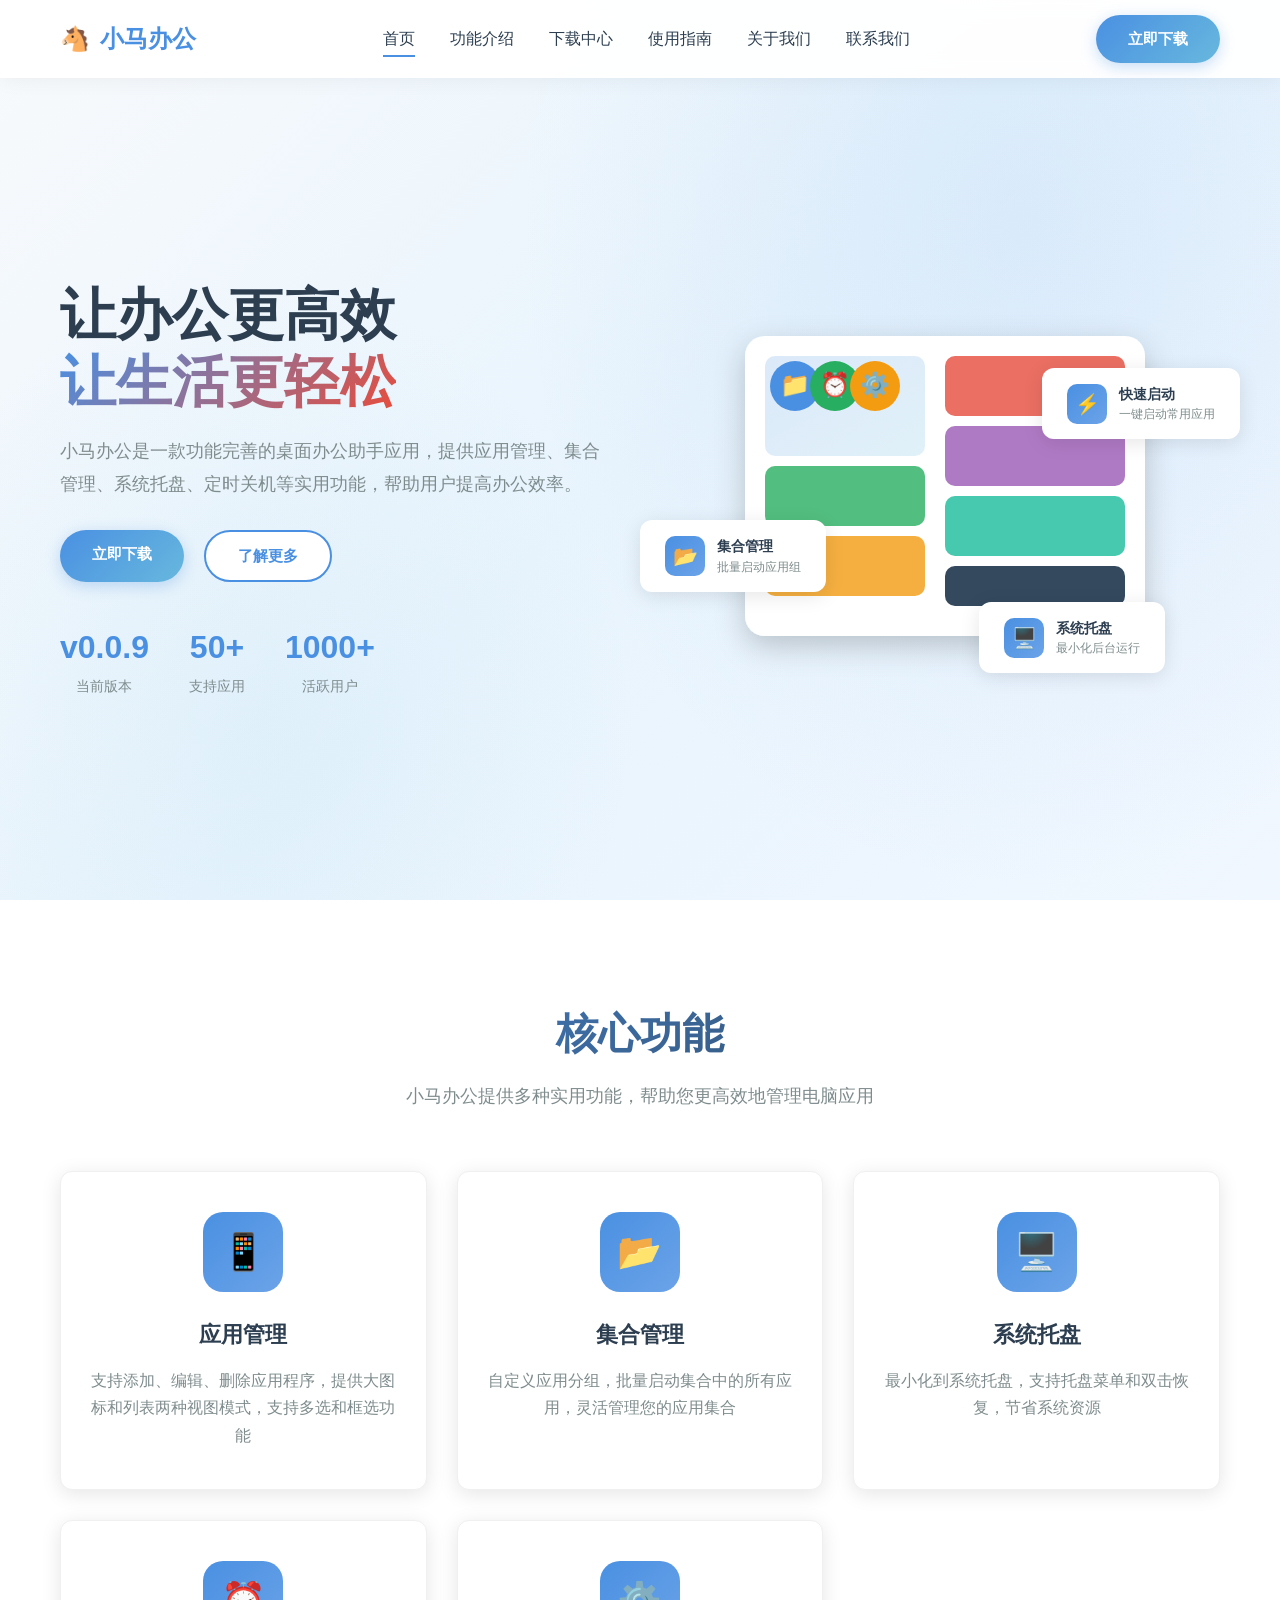
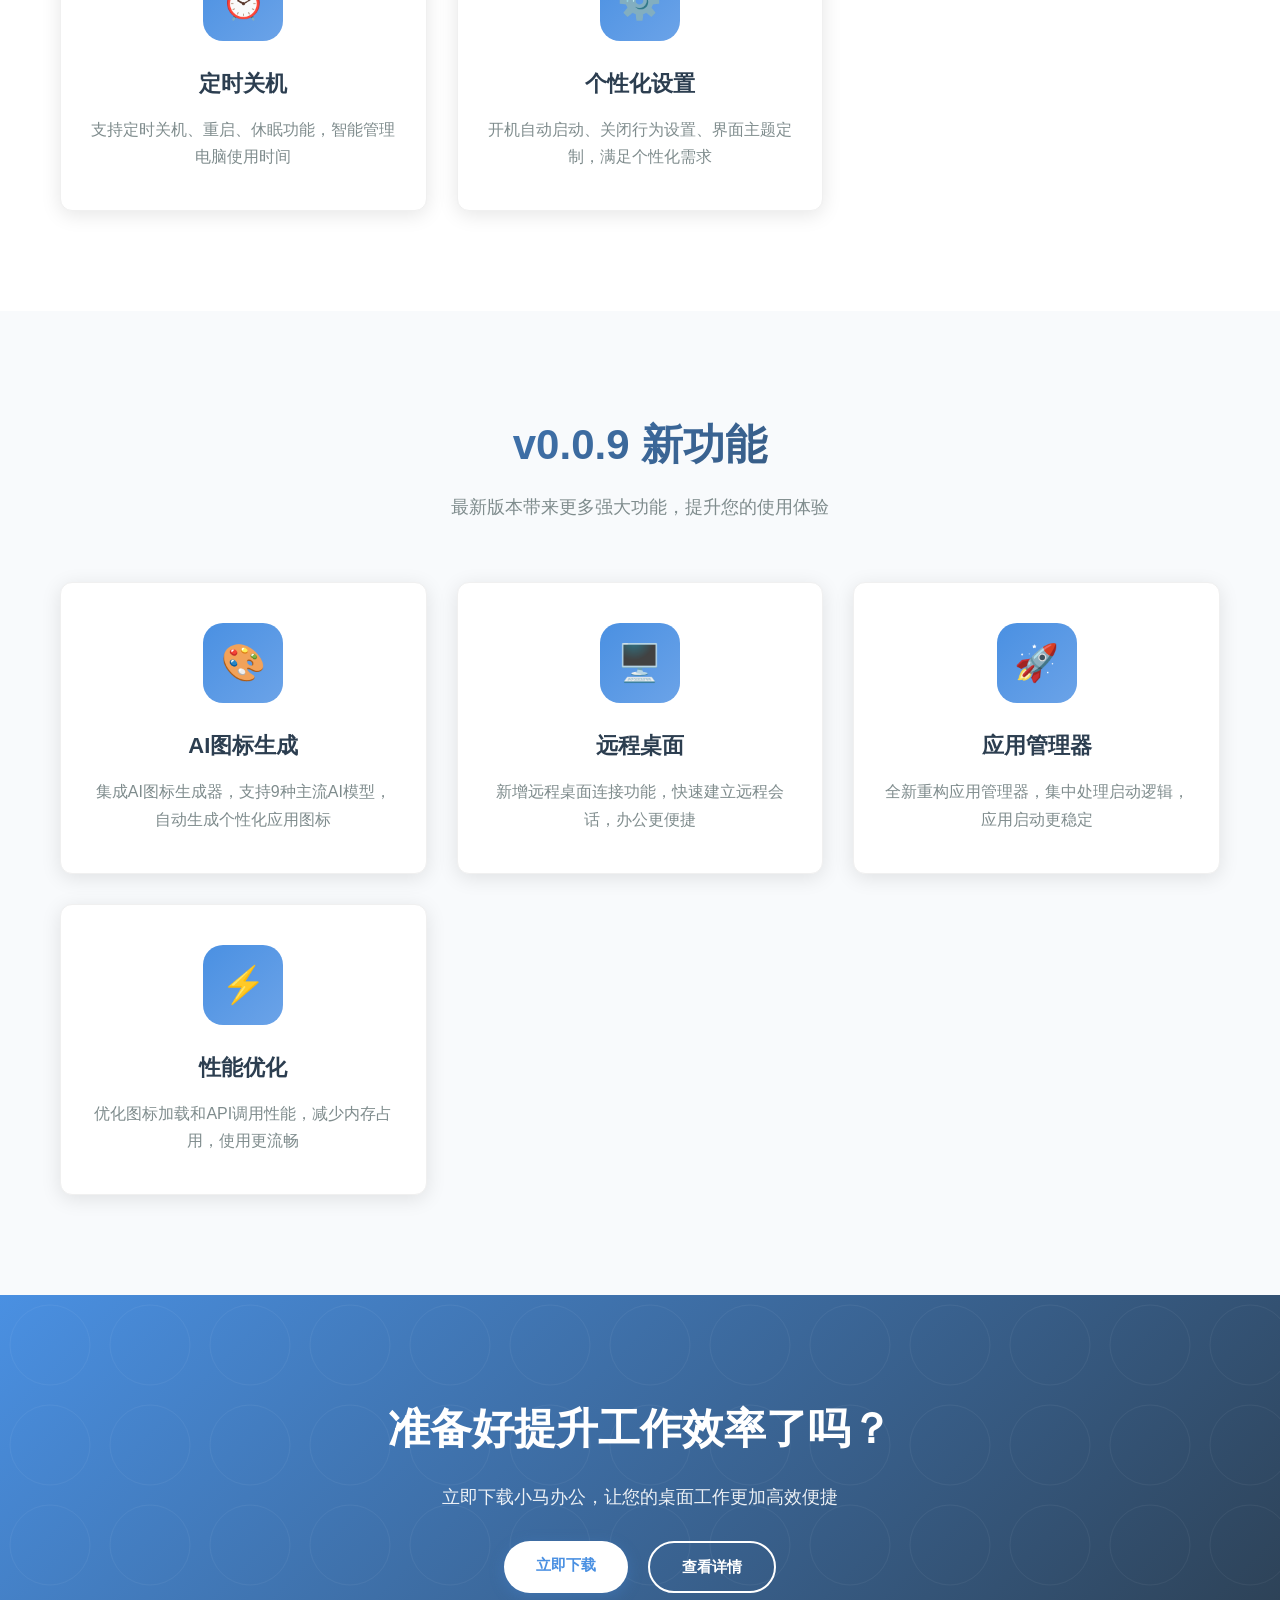
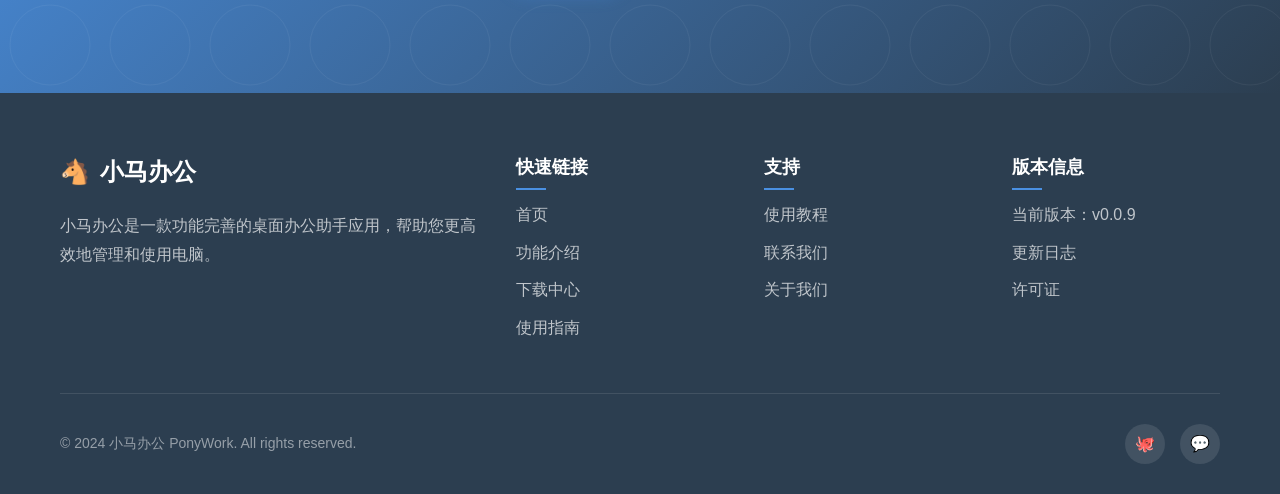
==== index.html @ c840b71c "feat: 移除摸鱼模式相关功能及文档" ====
<!DOCTYPE html>
<html lang="zh-CN">
<head>
    <meta charset="UTF-8">
    <meta name="viewport" content="width=device-width, initial-scale=1.0">
    <meta name="description" content="小马办公 - 您的桌面办公助手，帮助您更高效地管理和使用电脑">
    <title>小马办公 | 桌面办公助手 - PonyWork</title>
    <link rel="stylesheet" href="css/style.css">
    <link rel="icon" type="image/x-icon" href="images/favicon.ico">
</head>
<body>
    <header id="header">
        <div class="nav-container">
            <a href="index.html" class="logo">
                <span>🐴</span>
                <span>小马办公</span>
            </a>
            <nav class="nav-menu">
                <a href="index.html" class="active">首页</a>
                <a href="features.html">功能介绍</a>
                <a href="download.html">下载中心</a>
                <a href="guide.html">使用指南</a>
                <a href="about.html">关于我们</a>
                <a href="contact.html">联系我们</a>
            </nav>
            <div class="nav-actions">
                <a href="download.html" class="btn btn-primary">立即下载</a>
            </div>
            <div class="mobile-menu-btn" onclick="toggleMobileMenu()">
                <span></span>
                <span></span>
                <span></span>
            </div>
        </div>
    </header>

    <section class="hero">
        <div class="container">
            <div class="hero-content">
                <div class="hero-text">
                    <h1>让办公更高效<br><span>让生活更轻松</span></h1>
                    <p>小马办公是一款功能完善的桌面办公助手应用，提供应用管理、集合管理、系统托盘、定时关机等实用功能，帮助用户提高办公效率。</p>
                    <div class="hero-buttons">
                        <a href="download.html" class="btn btn-primary">立即下载</a>
                        <a href="features.html" class="btn btn-secondary">了解更多</a>
                    </div>
                    <div class="hero-stats">
                        <div class="stat-item">
                            <span class="number">v0.0.9</span>
                            <span class="label">当前版本</span>
                        </div>
                        <div class="stat-item">
                            <span class="number">50+</span>
                            <span class="label">支持应用</span>
                        </div>
                        <div class="stat-item">
                            <span class="number">1000+</span>
                            <span class="label">活跃用户</span>
                        </div>
                    </div>
                </div>
                <div class="hero-visual">
                    <div class="hero-image">
                        <svg viewBox="0 0 500 400" xmlns="http://www.w3.org/2000/svg">
                            <defs>
                                <linearGradient id="grad1" x1="0%" y1="0%" x2="100%" y2="100%">
                                    <stop offset="0%" style="stop-color:#4A90E2;stop-opacity:1" />
                                    <stop offset="100%" style="stop-color:#67B8DE;stop-opacity:1" />
                                </linearGradient>
                                <filter id="shadow" x="-20%" y="-20%" width="140%" height="140%">
                                    <feDropShadow dx="0" dy="10" stdDeviation="15" flood-opacity="0.2"/>
                                </filter>
                            </defs>
                            <rect x="50" y="50" width="400" height="300" rx="20" fill="white" filter="url(#shadow)"/>
                            <rect x="70" y="70" width="160" height="100" rx="10" fill="url(#grad1)" opacity="0.2"/>
                            <rect x="70" y="180" width="160" height="60" rx="10" fill="#27AE60" opacity="0.8"/>
                            <rect x="70" y="250" width="160" height="60" rx="10" fill="#F39C12" opacity="0.8"/>
                            <rect x="250" y="70" width="180" height="60" rx="10" fill="#E74C3C" opacity="0.8"/>
                            <rect x="250" y="140" width="180" height="60" rx="10" fill="#9B59B6" opacity="0.8"/>
                            <rect x="250" y="210" width="180" height="60" rx="10" fill="#1ABC9C" opacity="0.8"/>
                            <rect x="250" y="280" width="180" height="40" rx="10" fill="#34495E"/>
                            <circle cx="100" cy="100" r="25" fill="#4A90E2"/>
                            <circle cx="140" cy="100" r="25" fill="#27AE60"/>
                            <circle cx="180" cy="100" r="25" fill="#F39C12"/>
                            <text x="100" y="107" font-size="24" fill="white" text-anchor="middle">📁</text>
                            <text x="140" y="107" font-size="24" fill="white" text-anchor="middle">⏰</text>
                            <text x="180" y="107" font-size="24" fill="white" text-anchor="middle">⚙️</text>
                        </svg>
                    </div>
                    <div class="hero-card card-1">
                        <div class="hero-card-icon">⚡</div>
                        <div class="hero-card-text">
                            <h4>快速启动</h4>
                            <p>一键启动常用应用</p>
                        </div>
                    </div>
                    <div class="hero-card card-2">
                        <div class="hero-card-icon">📂</div>
                        <div class="hero-card-text">
                            <h4>集合管理</h4>
                            <p>批量启动应用组</p>
                        </div>
                    </div>
                    <div class="hero-card card-3">
                        <div class="hero-card-icon">🖥️</div>
                        <div class="hero-card-text">
                            <h4>系统托盘</h4>
                            <p>最小化后台运行</p>
                        </div>
                    </div>
                </div>
            </div>
        </div>
    </section>

    <section class="features-preview">
        <div class="container">
            <div class="section-title">
                <h2>核心功能</h2>
                <p>小马办公提供多种实用功能，帮助您更高效地管理电脑应用</p>
            </div>
            <div class="features-grid">
                <div class="feature-card">
                    <div class="feature-icon">📱</div>
                    <h3>应用管理</h3>
                    <p>支持添加、编辑、删除应用程序，提供大图标和列表两种视图模式，支持多选和框选功能</p>
                </div>
                <div class="feature-card">
                    <div class="feature-icon">📂</div>
                    <h3>集合管理</h3>
                    <p>自定义应用分组，批量启动集合中的所有应用，灵活管理您的应用集合</p>
                </div>
                <div class="feature-card">
                    <div class="feature-icon">🖥️</div>
                    <h3>系统托盘</h3>
                    <p>最小化到系统托盘，支持托盘菜单和双击恢复，节省系统资源</p>
                </div>
                <div class="feature-card">
                    <div class="feature-icon">⏰</div>
                    <h3>定时关机</h3>
                    <p>支持定时关机、重启、休眠功能，智能管理电脑使用时间</p>
                </div>
                <div class="feature-card">
                    <div class="feature-icon">⚙️</div>
                    <h3>个性化设置</h3>
                    <p>开机自动启动、关闭行为设置、界面主题定制，满足个性化需求</p>
                </div>
            </div>
        </div>
    </section>

    <section class="features-preview" style="background: var(--light-bg);">
        <div class="container">
            <div class="section-title">
                <h2>v0.0.9 新功能</h2>
                <p>最新版本带来更多强大功能，提升您的使用体验</p>
            </div>
            <div class="features-grid">
                <div class="feature-card">
                    <div class="feature-icon">🎨</div>
                    <h3>AI图标生成</h3>
                    <p>集成AI图标生成器，支持9种主流AI模型，自动生成个性化应用图标</p>
                </div>
                <div class="feature-card">
                    <div class="feature-icon">🖥️</div>
                    <h3>远程桌面</h3>
                    <p>新增远程桌面连接功能，快速建立远程会话，办公更便捷</p>
                </div>
                <div class="feature-card">
                    <div class="feature-icon">🚀</div>
                    <h3>应用管理器</h3>
                    <p>全新重构应用管理器，集中处理启动逻辑，应用启动更稳定</p>
                </div>
                <div class="feature-card">
                    <div class="feature-icon">⚡</div>
                    <h3>性能优化</h3>
                    <p>优化图标加载和API调用性能，减少内存占用，使用更流畅</p>
                </div>
            </div>
        </div>
    </section>

    <section class="cta-section">
        <div class="container">
            <div class="cta-content">
                <h2>准备好提升工作效率了吗？</h2>
                <p>立即下载小马办公，让您的桌面工作更加高效便捷</p>
                <div class="cta-buttons">
                    <a href="download.html" class="btn btn-primary">立即下载</a>
                    <a href="features.html" class="btn btn-outline">查看详情</a>
                </div>
            </div>
        </div>
    </section>

    <footer>
        <div class="container">
            <div class="footer-content">
                <div class="footer-brand">
                    <div class="logo">
                        <span>🐴</span>
                        <span>小马办公</span>
                    </div>
                    <p>小马办公是一款功能完善的桌面办公助手应用，帮助您更高效地管理和使用电脑。</p>
                </div>
                <div class="footer-column">
                    <h4>快速链接</h4>
                    <ul>
                        <li><a href="index.html">首页</a></li>
                        <li><a href="features.html">功能介绍</a></li>
                        <li><a href="download.html">下载中心</a></li>
                        <li><a href="guide.html">使用指南</a></li>
                    </ul>
                </div>
                <div class="footer-column">
                    <h4>支持</h4>
                    <ul>
                        <li><a href="guide.html">使用教程</a></li>
                        <li><a href="contact.html">联系我们</a></li>
                        <li><a href="about.html">关于我们</a></li>
                    </ul>
                </div>
                <div class="footer-column">
                    <h4>版本信息</h4>
                    <ul>
                        <li><a href="#">当前版本：v0.0.9</a></li>
                        <li><a href="#">更新日志</a></li>
                        <li><a href="#">许可证</a></li>
                    </ul>
                </div>
            </div>
            <div class="footer-bottom">
                <p>&copy; 2024 小马办公 PonyWork. All rights reserved.</p>
                <div class="social-links">
                    <a href="#" title="GitHub">🐙</a>
                    <a href="#" title="微信公众号">💬</a>
                </div>
            </div>
        </div>
    </footer>

    <script src="js/main.js"></script>
</body>
</html>
---- css/style.css ----
:root {
    --primary-color: #4A90E2;
    --primary-dark: #357ABD;
    --primary-light: #6BA3E8;
    --secondary-color: #2C3E50;
    --accent-color: #E74C3C;
    --success-color: #27AE60;
    --warning-color: #F39C12;
    --text-dark: #2C3E50;
    --text-light: #7F8C8D;
    --white: #FFFFFF;
    --light-bg: #F8FAFC;
    --gradient-start: #4A90E2;
    --gradient-end: #67B8DE;
    --shadow: 0 4px 20px rgba(0, 0, 0, 0.1);
    --shadow-hover: 0 8px 30px rgba(0, 0, 0, 0.15);
    --border-radius: 12px;
    --transition: all 0.3s ease;
}

* {
    margin: 0;
    padding: 0;
    box-sizing: border-box;
}

html {
    scroll-behavior: smooth;
}

body {
    font-family: 'Segoe UI', 'Microsoft YaHei', -apple-system, BlinkMacSystemFont, sans-serif;
    line-height: 1.6;
    color: var(--text-dark);
    background-color: var(--white);
    overflow-x: hidden;
}

.container {
    max-width: 1200px;
    margin: 0 auto;
    padding: 0 20px;
}

a {
    text-decoration: none;
    color: inherit;
    transition: var(--transition);
}

ul {
    list-style: none;
}

img {
    max-width: 100%;
    height: auto;
}

.btn {
    display: inline-block;
    padding: 12px 32px;
    border-radius: 50px;
    font-weight: 600;
    font-size: 15px;
    cursor: pointer;
    transition: var(--transition);
    border: none;
    text-align: center;
}

.btn-primary {
    background: linear-gradient(135deg, var(--gradient-start), var(--gradient-end));
    color: var(--white);
    box-shadow: 0 4px 15px rgba(74, 144, 226, 0.3);
}

.btn-primary:hover {
    transform: translateY(-2px);
    box-shadow: 0 6px 20px rgba(74, 144, 226, 0.4);
}

.btn-secondary {
    background: var(--white);
    color: var(--primary-color);
    border: 2px solid var(--primary-color);
}

.btn-secondary:hover {
    background: var(--primary-color);
    color: var(--white);
}

.btn-outline {
    background: transparent;
    color: var(--white);
    border: 2px solid var(--white);
}

.btn-outline:hover {
    background: var(--white);
    color: var(--primary-color);
}

.section-title {
    text-align: center;
    margin-bottom: 60px;
}

.section-title h2 {
    font-size: 42px;
    font-weight: 700;
    margin-bottom: 15px;
    background: linear-gradient(135deg, var(--primary-color), var(--secondary-color));
    -webkit-background-clip: text;
    -webkit-text-fill-color: transparent;
    background-clip: text;
}

.section-title p {
    font-size: 18px;
    color: var(--text-light);
    max-width: 600px;
    margin: 0 auto;
}

header {
    position: fixed;
    top: 0;
    left: 0;
    right: 0;
    background: rgba(255, 255, 255, 0.95);
    backdrop-filter: blur(10px);
    z-index: 1000;
    box-shadow: 0 2px 20px rgba(0, 0, 0, 0.05);
    transition: var(--transition);
}

header.scrolled {
    padding: 10px 0;
}

.nav-container {
    display: flex;
    justify-content: space-between;
    align-items: center;
    padding: 15px 0;
    max-width: 1200px;
    margin: 0 auto;
    padding: 15px 20px;
}

.logo {
    display: flex;
    align-items: center;
    gap: 10px;
    font-size: 24px;
    font-weight: 700;
    color: var(--primary-color);
}

.logo img {
    width: 40px;
    height: 40px;
}

.nav-menu {
    display: flex;
    align-items: center;
    gap: 35px;
}

.nav-menu a {
    font-weight: 500;
    color: var(--text-dark);
    position: relative;
}

.nav-menu a::after {
    content: '';
    position: absolute;
    bottom: -5px;
    left: 0;
    width: 0;
    height: 2px;
    background: var(--primary-color);
    transition: var(--transition);
}

.nav-menu a:hover::after,
.nav-menu a.active::after {
    width: 100%;
}

.nav-menu a:hover {
    color: var(--primary-color);
}

.nav-actions {
    display: flex;
    gap: 15px;
}

.mobile-menu-btn {
    display: none;
    flex-direction: column;
    gap: 5px;
    cursor: pointer;
    padding: 5px;
}

.mobile-menu-btn span {
    width: 25px;
    height: 3px;
    background: var(--text-dark);
    border-radius: 3px;
    transition: var(--transition);
}

.hero {
    min-height: 100vh;
    display: flex;
    align-items: center;
    padding-top: 80px;
    background: linear-gradient(135deg, #F8FAFC 0%, #E8F4FD 50%, #F0F7FF 100%);
    position: relative;
    overflow: hidden;
}

.hero::before {
    content: '';
    position: absolute;
    top: -50%;
    right: -20%;
    width: 80%;
    height: 150%;
    background: radial-gradient(ellipse, rgba(74, 144, 226, 0.1) 0%, transparent 70%);
    animation: float 20s ease-in-out infinite;
}

.hero::after {
    content: '';
    position: absolute;
    bottom: -30%;
    left: -10%;
    width: 60%;
    height: 100%;
    background: radial-gradient(ellipse, rgba(103, 184, 222, 0.08) 0%, transparent 70%);
    animation: float 15s ease-in-out infinite reverse;
}

@keyframes float {
    0%, 100% { transform: translate(0, 0) rotate(0deg); }
    50% { transform: translate(30px, -20px) rotate(5deg); }
}

.hero-content {
    display: grid;
    grid-template-columns: 1fr 1fr;
    gap: 60px;
    align-items: center;
    position: relative;
    z-index: 1;
}

.hero-text h1 {
    font-size: 56px;
    font-weight: 800;
    line-height: 1.2;
    margin-bottom: 20px;
    color: var(--secondary-color);
}

.hero-text h1 span {
    background: linear-gradient(135deg, var(--primary-color), var(--accent-color));
    -webkit-background-clip: text;
    -webkit-text-fill-color: transparent;
    background-clip: text;
}

.hero-text p {
    font-size: 18px;
    color: var(--text-light);
    margin-bottom: 30px;
    line-height: 1.8;
}

.hero-buttons {
    display: flex;
    gap: 20px;
    margin-bottom: 40px;
}

.hero-stats {
    display: flex;
    gap: 40px;
}

.stat-item {
    text-align: center;
}

.stat-item .number {
    font-size: 32px;
    font-weight: 700;
    color: var(--primary-color);
    display: block;
}

.stat-item .label {
    font-size: 14px;
    color: var(--text-light);
}

.hero-visual {
    position: relative;
    display: flex;
    justify-content: center;
    align-items: center;
}

.hero-image {
    width: 100%;
    max-width: 500px;
    animation: float 6s ease-in-out infinite;
}

.hero-card {
    position: absolute;
    background: var(--white);
    padding: 15px 25px;
    border-radius: var(--border-radius);
    box-shadow: var(--shadow);
    display: flex;
    align-items: center;
    gap: 12px;
    animation: pulse 3s ease-in-out infinite;
}

.hero-card.card-1 {
    top: 20%;
    right: -20px;
    animation-delay: 0s;
}

.hero-card.card-2 {
    bottom: 25%;
    left: -30px;
    animation-delay: 1s;
}

.hero-card.card-3 {
    bottom: 5%;
    right: 10%;
    animation-delay: 2s;
}

@keyframes pulse {
    0%, 100% { transform: translateY(0); }
    50% { transform: translateY(-10px); }
}

.hero-card-icon {
    width: 40px;
    height: 40px;
    background: linear-gradient(135deg, var(--primary-color), var(--primary-light));
    border-radius: 10px;
    display: flex;
    align-items: center;
    justify-content: center;
    color: var(--white);
    font-size: 20px;
}

.hero-card-text h4 {
    font-size: 14px;
    color: var(--text-dark);
}

.hero-card-text p {
    font-size: 12px;
    color: var(--text-light);
    margin: 0;
}

.features-preview {
    padding: 100px 0;
    background: var(--white);
}

.features-grid {
    display: grid;
    grid-template-columns: repeat(3, 1fr);
    gap: 30px;
}

.feature-card {
    background: var(--white);
    padding: 40px 30px;
    border-radius: var(--border-radius);
    box-shadow: var(--shadow);
    transition: var(--transition);
    text-align: center;
    border: 1px solid #F0F0F0;
}

.feature-card:hover {
    transform: translateY(-10px);
    box-shadow: var(--shadow-hover);
}

.feature-icon {
    width: 80px;
    height: 80px;
    background: linear-gradient(135deg, var(--primary-color), var(--primary-light));
    border-radius: 20px;
    display: flex;
    align-items: center;
    justify-content: center;
    margin: 0 auto 25px;
    font-size: 36px;
    color: var(--white);
}

.feature-card h3 {
    font-size: 22px;
    margin-bottom: 15px;
    color: var(--text-dark);
}

.feature-card p {
    color: var(--text-light);
    line-height: 1.7;
}

.cta-section {
    padding: 100px 0;
    background: linear-gradient(135deg, var(--primary-color), var(--secondary-color));
    text-align: center;
    position: relative;
    overflow: hidden;
}

.cta-section::before {
    content: '';
    position: absolute;
    top: 0;
    left: 0;
    right: 0;
    bottom: 0;
    background: url('data:image/svg+xml,<svg xmlns="http://www.w3.org/2000/svg" viewBox="0 0 100 100"><circle cx="50" cy="50" r="40" fill="none" stroke="rgba(255,255,255,0.1)" stroke-width="0.5"/></svg>') repeat;
    background-size: 100px 100px;
    animation: rotate 30s linear infinite;
}

@keyframes rotate {
    from { transform: rotate(0deg); }
    to { transform: rotate(360deg); }
}

.cta-content {
    position: relative;
    z-index: 1;
}

.cta-content h2 {
    font-size: 42px;
    color: var(--white);
    margin-bottom: 20px;
}

.cta-content p {
    font-size: 18px;
    color: rgba(255, 255, 255, 0.9);
    margin-bottom: 30px;
    max-width: 600px;
    margin-left: auto;
    margin-right: auto;
}

.cta-buttons {
    display: flex;
    gap: 20px;
    justify-content: center;
}

.cta-section .btn-primary {
    background: var(--white);
    color: var(--primary-color);
}

.cta-section .btn-primary:hover {
    background: var(--secondary-color);
    color: var(--white);
}

.cta-section .btn-outline {
    border-color: var(--white);
    color: var(--white);
}

.cta-section .btn-outline:hover {
    background: var(--white);
    color: var(--primary-color);
}

footer {
    background: var(--secondary-color);
    color: var(--white);
    padding: 60px 0 30px;
}

.footer-content {
    display: grid;
    grid-template-columns: 2fr 1fr 1fr 1fr;
    gap: 40px;
    margin-bottom: 40px;
}

.footer-brand .logo {
    color: var(--white);
    margin-bottom: 20px;
}

.footer-brand p {
    color: rgba(255, 255, 255, 0.7);
    line-height: 1.8;
}

.footer-column h4 {
    font-size: 18px;
    margin-bottom: 20px;
    position: relative;
}

.footer-column h4::after {
    content: '';
    position: absolute;
    bottom: -8px;
    left: 0;
    width: 30px;
    height: 2px;
    background: var(--primary-color);
}

.footer-column ul li {
    margin-bottom: 12px;
}

.footer-column ul li a {
    color: rgba(255, 255, 255, 0.7);
    transition: var(--transition);
}

.footer-column ul li a:hover {
    color: var(--white);
    padding-left: 5px;
}

.footer-bottom {
    border-top: 1px solid rgba(255, 255, 255, 0.1);
    padding-top: 30px;
    display: flex;
    justify-content: space-between;
    align-items: center;
}

.footer-bottom p {
    color: rgba(255, 255, 255, 0.5);
    font-size: 14px;
}

.social-links {
    display: flex;
    gap: 15px;
}

.social-links a {
    width: 40px;
    height: 40px;
    background: rgba(255, 255, 255, 0.1);
    border-radius: 50%;
    display: flex;
    align-items: center;
    justify-content: center;
    transition: var(--transition);
}

.social-links a:hover {
    background: var(--primary-color);
    transform: translateY(-3px);
}

.page-header {
    padding: 180px 0 100px;
    background: linear-gradient(135deg, #F8FAFC 0%, #E8F4FD 100%);
    text-align: center;
}

.page-header h1 {
    font-size: 48px;
    font-weight: 700;
    margin-bottom: 20px;
    color: var(--secondary-color);
}

.page-header p {
    font-size: 18px;
    color: var(--text-light);
    max-width: 600px;
    margin: 0 auto;
}

.about-section {
    padding: 100px 0;
}

.about-grid {
    display: grid;
    grid-template-columns: 1fr 1fr;
    gap: 60px;
    align-items: center;
}

.about-image {
    position: relative;
}

.about-image img {
    border-radius: var(--border-radius);
    box-shadow: var(--shadow);
}

.about-image::before {
    content: '';
    position: absolute;
    top: -20px;
    left: -20px;
    right: 20px;
    bottom: 20px;
    background: var(--primary-color);
    border-radius: var(--border-radius);
    opacity: 0.2;
    z-index: -1;
}

.about-content h2 {
    font-size: 36px;
    margin-bottom: 20px;
    color: var(--secondary-color);
}

.about-content p {
    color: var(--text-light);
    margin-bottom: 20px;
    line-height: 1.8;
}

.about-features {
    margin-top: 30px;
}

.about-features li {
    display: flex;
    align-items: center;
    gap: 12px;
    margin-bottom: 15px;
    color: var(--text-dark);
}

.about-features li i {
    color: var(--success-color);
    font-size: 20px;
}

.features-detail {
    padding: 100px 0;
    background: var(--light-bg);
}

.features-tabs {
    margin-bottom: 50px;
}

.features-tabs ul {
    display: flex;
    justify-content: center;
    gap: 15px;
    flex-wrap: wrap;
}

.features-tabs li a {
    padding: 12px 30px;
    background: var(--white);
    border-radius: 50px;
    font-weight: 500;
    color: var(--text-dark);
    box-shadow: 0 2px 10px rgba(0, 0, 0, 0.05);
    transition: var(--transition);
}

.features-tabs li a:hover,
.features-tabs li a.active {
    background: var(--primary-color);
    color: var(--white);
}

.feature-detail-item {
    display: grid;
    grid-template-columns: 1fr 1fr;
    gap: 60px;
    align-items: center;
    padding: 40px;
    background: var(--white);
    border-radius: var(--border-radius);
    box-shadow: var(--shadow);
    margin-bottom: 30px;
}

.feature-detail-item:nth-child(even) .feature-detail-content {
    order: 2;
}

.feature-detail-content h3 {
    font-size: 28px;
    margin-bottom: 15px;
    color: var(--secondary-color);
}

.feature-detail-content p {
    color: var(--text-light);
    line-height: 1.8;
    margin-bottom: 20px;
}

.feature-list {
    margin-top: 20px;
}

.feature-list li {
    display: flex;
    align-items: center;
    gap: 10px;
    margin-bottom: 12px;
    color: var(--text-dark);
}

.feature-list li::before {
    content: '✓';
    color: var(--success-color);
    font-weight: bold;
}

.feature-detail-image {
    display: flex;
    justify-content: center;
}

.feature-detail-image img {
    border-radius: var(--border-radius);
    max-width: 100%;
}

.download-section {
    padding: 100px 0;
}

.download-grid {
    display: grid;
    grid-template-columns: repeat(2, 1fr);
    gap: 40px;
}

.download-card {
    background: var(--white);
    border-radius: var(--border-radius);
    padding: 40px;
    box-shadow: var(--shadow);
    text-align: center;
    border: 2px solid transparent;
    transition: var(--transition);
}

.download-card:hover {
    border-color: var(--primary-color);
    transform: translateY(-5px);
}

.download-card-icon {
    width: 100px;
    height: 100px;
    background: linear-gradient(135deg, var(--primary-color), var(--primary-light));
    border-radius: 25px;
    display: flex;
    align-items: center;
    justify-content: center;
    margin: 0 auto 25px;
    font-size: 48px;
    color: var(--white);
}

.download-card h3 {
    font-size: 28px;
    margin-bottom: 15px;
    color: var(--secondary-color);
}

.download-card p {
    color: var(--text-light);
    margin-bottom: 25px;
}

.download-info {
    display: flex;
    justify-content: center;
    gap: 30px;
    margin-bottom: 25px;
    padding: 15px;
    background: var(--light-bg);
    border-radius: 10px;
}

.download-info span {
    display: flex;
    align-items: center;
    gap: 8px;
    font-size: 14px;
    color: var(--text-light);
}

.guide-section {
    padding: 100px 0;
    background: var(--light-bg);
}

.guide-grid {
    display: grid;
    grid-template-columns: repeat(3, 1fr);
    gap: 30px;
}

.guide-card {
    background: var(--white);
    padding: 35px;
    border-radius: var(--border-radius);
    box-shadow: var(--shadow);
    transition: var(--transition);
}

.guide-card:hover {
    transform: translateY(-5px);
    box-shadow: var(--shadow-hover);
}

.guide-number {
    width: 50px;
    height: 50px;
    background: linear-gradient(135deg, var(--primary-color), var(--primary-light));
    border-radius: 50%;
    display: flex;
    align-items: center;
    justify-content: center;
    color: var(--white);
    font-size: 24px;
    font-weight: 700;
    margin-bottom: 20px;
}

.guide-card h3 {
    font-size: 20px;
    margin-bottom: 15px;
    color: var(--secondary-color);
}

.guide-card p {
    color: var(--text-light);
    line-height: 1.7;
}

.contact-section {
    padding: 100px 0;
}

.contact-grid {
    display: grid;
    grid-template-columns: 1fr 1.5fr;
    gap: 60px;
}

.contact-info h2 {
    font-size: 36px;
    margin-bottom: 20px;
    color: var(--secondary-color);
}

.contact-info > p {
    color: var(--text-light);
    margin-bottom: 30px;
    line-height: 1.8;
}

.contact-details {
    margin-bottom: 30px;
}

.contact-item {
    display: flex;
    align-items: center;
    gap: 15px;
    margin-bottom: 20px;
}

.contact-item-icon {
    width: 50px;
    height: 50px;
    background: linear-gradient(135deg, var(--primary-color), var(--primary-light));
    border-radius: 12px;
    display: flex;
    align-items: center;
    justify-content: center;
    color: var(--white);
    font-size: 22px;
}

.contact-item-text h4 {
    font-size: 16px;
    margin-bottom: 5px;
    color: var(--text-dark);
}

.contact-item-text p {
    color: var(--text-light);
    font-size: 14px;
}

.contact-form {
    background: var(--white);
    padding: 40px;
    border-radius: var(--border-radius);
    box-shadow: var(--shadow);
}

.form-group {
    margin-bottom: 25px;
}

.form-group label {
    display: block;
    margin-bottom: 8px;
    font-weight: 500;
    color: var(--text-dark);
}

.form-group input,
.form-group textarea {
    width: 100%;
    padding: 14px 18px;
    border: 2px solid #E8E8E8;
    border-radius: 10px;
    font-size: 15px;
    transition: var(--transition);
    font-family: inherit;
}

.form-group input:focus,
.form-group textarea:focus {
    outline: none;
    border-color: var(--primary-color);
}

.form-group textarea {
    min-height: 150px;
    resize: vertical;
}

.faq-section {
    padding: 100px 0;
    background: var(--light-bg);
}

.faq-grid {
    max-width: 800px;
    margin: 0 auto;
}

.faq-item {
    background: var(--white);
    border-radius: var(--border-radius);
    margin-bottom: 20px;
    box-shadow: var(--shadow);
    overflow: hidden;
}

.faq-question {
    padding: 25px 30px;
    display: flex;
    justify-content: space-between;
    align-items: center;
    cursor: pointer;
    transition: var(--transition);
}

.faq-question:hover {
    background: var(--light-bg);
}

.faq-question h3 {
    font-size: 18px;
    color: var(--text-dark);
}

.faq-icon {
    font-size: 24px;
    color: var(--primary-color);
    transition: var(--transition);
}

.faq-item.active .faq-icon {
    transform: rotate(45deg);
}

.faq-answer {
    padding: 0 30px;
    max-height: 0;
    overflow: hidden;
    transition: max-height 0.3s ease;
}

.faq-item.active .faq-answer {
    padding: 0 30px 25px;
    max-height: 500px;
}

.faq-answer p {
    color: var(--text-light);
    line-height: 1.8;
}

.breadcrumb {
    padding: 20px 0;
    background: var(--white);
}

.breadcrumb ul {
    display: flex;
    align-items: center;
    gap: 10px;
    font-size: 14px;
}

.breadcrumb li {
    color: var(--text-light);
}

.breadcrumb li a:hover {
    color: var(--primary-color);
}

.breadcrumb li::after {
    content: '/';
    margin-left: 10px;
    color: var(--text-light);
}

.breadcrumb li:last-child::after {
    display: none;
}

.breadcrumb li:last-child {
    color: var(--primary-color);
}

.version-history {
    padding: 100px 0;
}

.version-timeline {
    max-width: 800px;
    margin: 0 auto;
}

.version-item {
    display: flex;
    gap: 30px;
    margin-bottom: 40px;
    position: relative;
}

.version-item::before {
    content: '';
    position: absolute;
    left: 20px;
    top: 50px;
    bottom: -30px;
    width: 2px;
    background: #E8E8E8;
}

.version-item:last-child::before {
    display: none;
}

.version-dot {
    width: 42px;
    height: 42px;
    background: var(--primary-color);
    border-radius: 50%;
    display: flex;
    align-items: center;
    justify-content: center;
    color: var(--white);
    font-weight: 700;
    font-size: 14px;
    flex-shrink: 0;
}

.version-content {
    flex: 1;
    background: var(--white);
    padding: 25px;
    border-radius: var(--border-radius);
    box-shadow: var(--shadow);
}

.version-content h3 {
    font-size: 20px;
    margin-bottom: 10px;
    color: var(--secondary-color);
}

.version-content .version-date {
    font-size: 14px;
    color: var(--text-light);
    margin-bottom: 15px;
}

.version-content ul li {
    color: var(--text-light);
    margin-bottom: 8px;
    padding-left: 20px;
    position: relative;
}

.version-content ul li::before {
    content: '•';
    position: absolute;
    left: 0;
    color: var(--primary-color);
}

.team-section {
    padding: 100px 0;
    background: var(--light-bg);
}

.team-grid {
    display: grid;
    grid-template-columns: repeat(4, 1fr);
    gap: 30px;
}

.team-member {
    background: var(--white);
    border-radius: var(--border-radius);
    padding: 30px;
    text-align: center;
    box-shadow: var(--shadow);
    transition: var(--transition);
}

.team-member:hover {
    transform: translateY(-10px);
    box-shadow: var(--shadow-hover);
}

.team-avatar {
    width: 120px;
    height: 120px;
    background: linear-gradient(135deg, var(--primary-color), var(--primary-light));
    border-radius: 50%;
    margin: 0 auto 20px;
    display: flex;
    align-items: center;
    justify-content: center;
    font-size: 48px;
    color: var(--white);
}

.team-member h3 {
    font-size: 20px;
    margin-bottom: 8px;
    color: var(--secondary-color);
}

.team-member p {
    color: var(--text-light);
    font-size: 14px;
    margin-bottom: 15px;
}

.team-social {
    display: flex;
    justify-content: center;
    gap: 10px;
}

.team-social a {
    width: 35px;
    height: 35px;
    background: var(--light-bg);
    border-radius: 50%;
    display: flex;
    align-items: center;
    justify-content: center;
    color: var(--text-light);
    transition: var(--transition);
}

.team-social a:hover {
    background: var(--primary-color);
    color: var(--white);
}

@media (max-width: 992px) {
    .hero-content {
        grid-template-columns: 1fr;
        text-align: center;
    }

    .hero-text h1 {
        font-size: 42px;
    }

    .hero-buttons {
        justify-content: center;
    }

    .hero-stats {
        justify-content: center;
    }

    .hero-visual {
        order: -1;
    }

    .features-grid {
        grid-template-columns: repeat(2, 1fr);
    }

    .footer-content {
        grid-template-columns: repeat(2, 1fr);
    }

    .about-grid {
        grid-template-columns: 1fr;
    }

    .feature-detail-item {
        grid-template-columns: 1fr;
    }

    .download-grid {
        grid-template-columns: 1fr;
    }

    .guide-grid {
        grid-template-columns: repeat(2, 1fr);
    }

    .contact-grid {
        grid-template-columns: 1fr;
    }

    .team-grid {
        grid-template-columns: repeat(2, 1fr);
    }
}

@media (max-width: 768px) {
    .nav-menu {
        display: none;
    }

    .mobile-menu-btn {
        display: flex;
    }

    .hero-text h1 {
        font-size: 32px;
    }

    .section-title h2 {
        font-size: 32px;
    }

    .features-grid {
        grid-template-columns: 1fr;
    }

    .footer-content {
        grid-template-columns: 1fr;
    }

    .footer-bottom {
        flex-direction: column;
        gap: 20px;
        text-align: center;
    }

    .guide-grid {
        grid-template-columns: 1fr;
    }

    .team-grid {
        grid-template-columns: 1fr;
    }

    .cta-content h2 {
        font-size: 32px;
    }

    .cta-buttons {
        flex-direction: column;
        align-items: center;
    }

    .page-header h1 {
        font-size: 36px;
    }
}

@media (max-width: 480px) {
    .hero-text h1 {
        font-size: 28px;
    }

    .hero-buttons {
        flex-direction: column;
    }

    .hero-stats {
        flex-direction: column;
        gap: 20px;
    }

    .btn {
        width: 100%;
    }
}
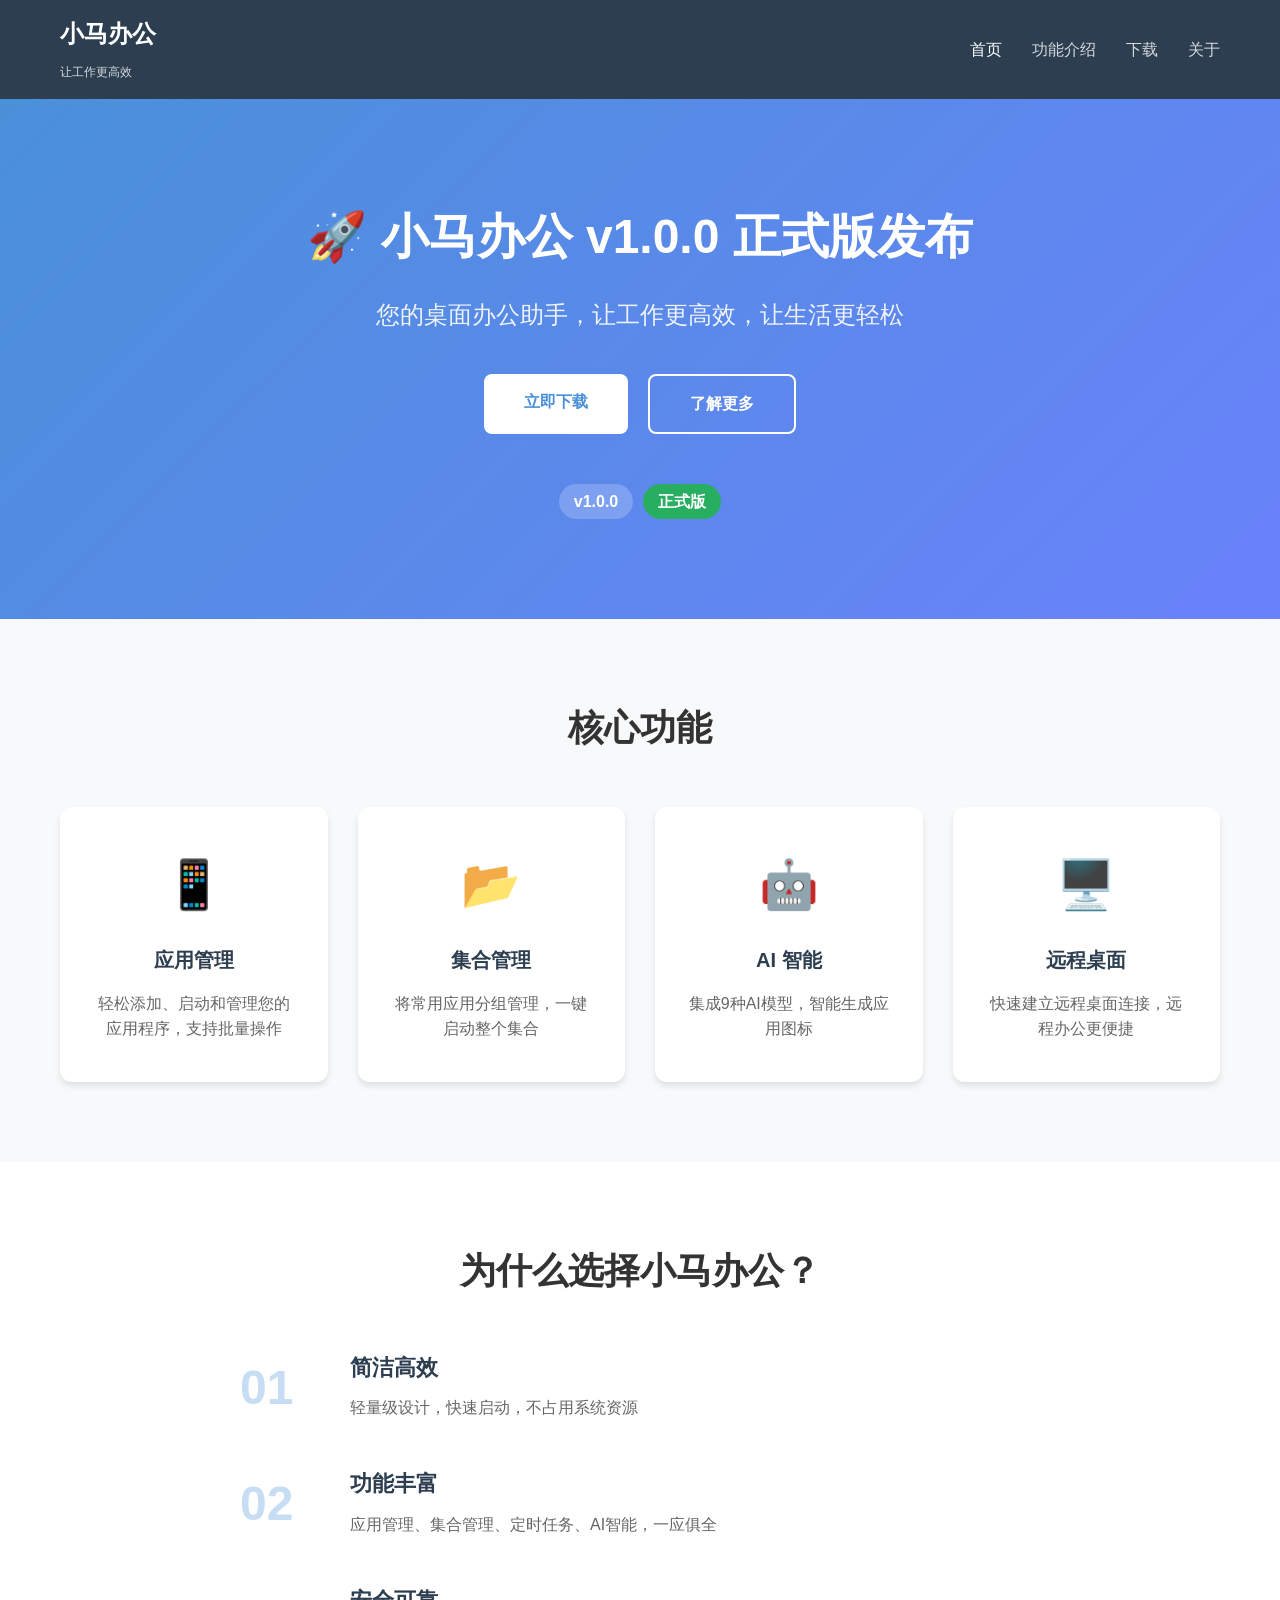
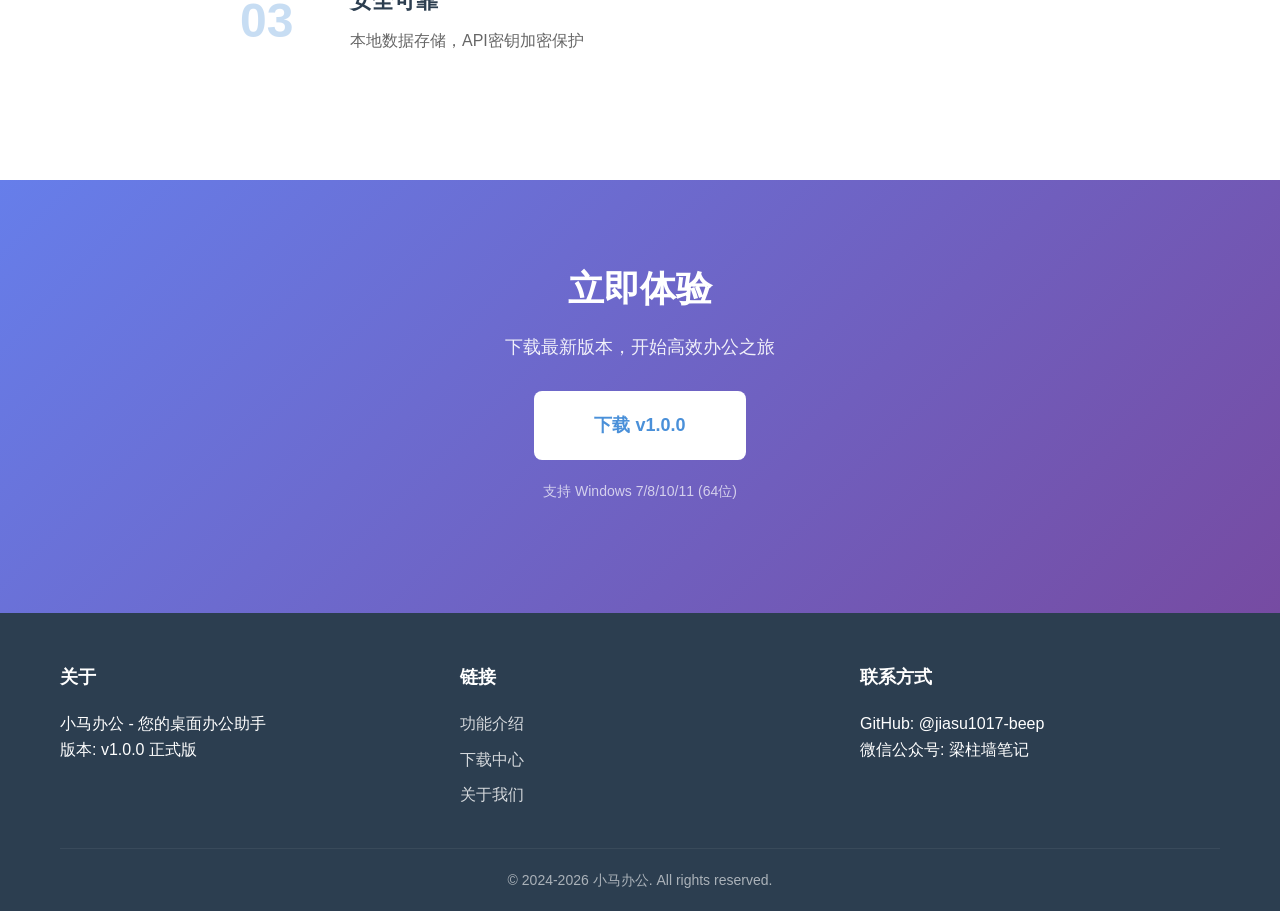
==== commit d505222f: "refactor: 重构网站结构并删除冗余文件 删除旧的静态文件、服务器脚本和部署文档，简化项目结构 将多个CSS文件合并为单个styles.css文件 更新about.html页面为更简洁的设计" ====
--- a/index.html
+++ b/index.html
@@ -3,242 +3,137 @@
 <head>
     <meta charset="UTF-8">
     <meta name="viewport" content="width=device-width, initial-scale=1.0">
-    <meta name="description" content="小马办公 - 您的桌面办公助手，帮助您更高效地管理和使用电脑">
-    <title>小马办公 | 桌面办公助手 - PonyWork</title>
-    <link rel="stylesheet" href="css/style.css">
-    <link rel="icon" type="image/x-icon" href="images/favicon.ico">
+    <title>小马办公 - 桌面办公助手 | PonyWork</title>
+    <meta name="description" content="小马办公(PonyWork) - 功能完善的桌面办公助手，帮助您更高效地管理和使用电脑。">
+    <link rel="stylesheet" href="styles.css">
 </head>
 <body>
-    <header id="header">
-        <div class="nav-container">
-            <a href="index.html" class="logo">
-                <span>🐴</span>
-                <span>小马办公</span>
-            </a>
-            <nav class="nav-menu">
-                <a href="index.html" class="active">首页</a>
-                <a href="features.html">功能介绍</a>
-                <a href="download.html">下载中心</a>
-                <a href="guide.html">使用指南</a>
-                <a href="about.html">关于我们</a>
-                <a href="contact.html">联系我们</a>
-            </nav>
-            <div class="nav-actions">
-                <a href="download.html" class="btn btn-primary">立即下载</a>
+    <header>
+        <nav class="navbar">
+            <div class="container">
+                <div class="logo">
+                    <h1>小马办公</h1>
+                    <span class="tagline">让工作更高效</span>
+                </div>
+                <ul class="nav-menu">
+                    <li><a href="index.html" class="active">首页</a></li>
+                    <li><a href="features.html">功能介绍</a></li>
+                    <li><a href="download.html">下载</a></li>
+                    <li><a href="about.html">关于</a></li>
+                </ul>
             </div>
-            <div class="mobile-menu-btn" onclick="toggleMobileMenu()">
-                <span></span>
-                <span></span>
-                <span></span>
-            </div>
-        </div>
+        </nav>
     </header>
 
-    <section class="hero">
-        <div class="container">
-            <div class="hero-content">
-                <div class="hero-text">
-                    <h1>让办公更高效<br><span>让生活更轻松</span></h1>
-                    <p>小马办公是一款功能完善的桌面办公助手应用，提供应用管理、集合管理、系统托盘、定时关机等实用功能，帮助用户提高办公效率。</p>
-                    <div class="hero-buttons">
-                        <a href="download.html" class="btn btn-primary">立即下载</a>
-                        <a href="features.html" class="btn btn-secondary">了解更多</a>
+    <main>
+        <section class="hero">
+            <div class="container">
+                <h1>🚀 小马办公 v1.0.0 正式版发布</h1>
+                <p class="subtitle">您的桌面办公助手，让工作更高效，让生活更轻松</p>
+                <div class="cta-buttons">
+                    <a href="download.html" class="btn btn-primary">立即下载</a>
+                    <a href="features.html" class="btn btn-secondary">了解更多</a>
+                </div>
+                <div class="version-badge">
+                    <span class="version">v1.0.0</span>
+                    <span class="release-type">正式版</span>
+                </div>
+            </div>
+        </section>
+
+        <section class="features-preview">
+            <div class="container">
+                <h2>核心功能</h2>
+                <div class="feature-grid">
+                    <div class="feature-card">
+                        <div class="feature-icon">📱</div>
+                        <h3>应用管理</h3>
+                        <p>轻松添加、启动和管理您的应用程序，支持批量操作</p>
                     </div>
-                    <div class="hero-stats">
-                        <div class="stat-item">
-                            <span class="number">v0.0.9</span>
-                            <span class="label">当前版本</span>
-                        </div>
-                        <div class="stat-item">
-                            <span class="number">50+</span>
-                            <span class="label">支持应用</span>
-                        </div>
-                        <div class="stat-item">
-                            <span class="number">1000+</span>
-                            <span class="label">活跃用户</span>
+                    <div class="feature-card">
+                        <div class="feature-icon">📂</div>
+                        <h3>集合管理</h3>
+                        <p>将常用应用分组管理，一键启动整个集合</p>
+                    </div>
+                    <div class="feature-card">
+                        <div class="feature-icon">🤖</div>
+                        <h3>AI 智能</h3>
+                        <p>集成9种AI模型，智能生成应用图标</p>
+                    </div>
+                    <div class="feature-card">
+                        <div class="feature-icon">🖥️</div>
+                        <h3>远程桌面</h3>
+                        <p>快速建立远程桌面连接，远程办公更便捷</p>
+                    </div>
+                </div>
+            </div>
+        </section>
+
+        <section class="highlights">
+            <div class="container">
+                <h2>为什么选择小马办公？</h2>
+                <div class="highlight-list">
+                    <div class="highlight-item">
+                        <span class="highlight-number">01</span>
+                        <div class="highlight-content">
+                            <h3>简洁高效</h3>
+                            <p>轻量级设计，快速启动，不占用系统资源</p>
                         </div>
                     </div>
-                </div>
-                <div class="hero-visual">
-                    <div class="hero-image">
-                        <svg viewBox="0 0 500 400" xmlns="http://www.w3.org/2000/svg">
-                            <defs>
-                                <linearGradient id="grad1" x1="0%" y1="0%" x2="100%" y2="100%">
-                                    <stop offset="0%" style="stop-color:#4A90E2;stop-opacity:1" />
-                                    <stop offset="100%" style="stop-color:#67B8DE;stop-opacity:1" />
-                                </linearGradient>
-                                <filter id="shadow" x="-20%" y="-20%" width="140%" height="140%">
-                                    <feDropShadow dx="0" dy="10" stdDeviation="15" flood-opacity="0.2"/>
-                                </filter>
-                            </defs>
-                            <rect x="50" y="50" width="400" height="300" rx="20" fill="white" filter="url(#shadow)"/>
-                            <rect x="70" y="70" width="160" height="100" rx="10" fill="url(#grad1)" opacity="0.2"/>
-                            <rect x="70" y="180" width="160" height="60" rx="10" fill="#27AE60" opacity="0.8"/>
-                            <rect x="70" y="250" width="160" height="60" rx="10" fill="#F39C12" opacity="0.8"/>
-                            <rect x="250" y="70" width="180" height="60" rx="10" fill="#E74C3C" opacity="0.8"/>
-                            <rect x="250" y="140" width="180" height="60" rx="10" fill="#9B59B6" opacity="0.8"/>
-                            <rect x="250" y="210" width="180" height="60" rx="10" fill="#1ABC9C" opacity="0.8"/>
-                            <rect x="250" y="280" width="180" height="40" rx="10" fill="#34495E"/>
-                            <circle cx="100" cy="100" r="25" fill="#4A90E2"/>
-                            <circle cx="140" cy="100" r="25" fill="#27AE60"/>
-                            <circle cx="180" cy="100" r="25" fill="#F39C12"/>
-                            <text x="100" y="107" font-size="24" fill="white" text-anchor="middle">📁</text>
-                            <text x="140" y="107" font-size="24" fill="white" text-anchor="middle">⏰</text>
-                            <text x="180" y="107" font-size="24" fill="white" text-anchor="middle">⚙️</text>
-                        </svg>
-                    </div>
-                    <div class="hero-card card-1">
-                        <div class="hero-card-icon">⚡</div>
-                        <div class="hero-card-text">
-                            <h4>快速启动</h4>
-                            <p>一键启动常用应用</p>
+                    <div class="highlight-item">
+                        <span class="highlight-number">02</span>
+                        <div class="highlight-content">
+                            <h3>功能丰富</h3>
+                            <p>应用管理、集合管理、定时任务、AI智能，一应俱全</p>
                         </div>
                     </div>
-                    <div class="hero-card card-2">
-                        <div class="hero-card-icon">📂</div>
-                        <div class="hero-card-text">
-                            <h4>集合管理</h4>
-                            <p>批量启动应用组</p>
-                        </div>
-                    </div>
-                    <div class="hero-card card-3">
-                        <div class="hero-card-icon">🖥️</div>
-                        <div class="hero-card-text">
-                            <h4>系统托盘</h4>
-                            <p>最小化后台运行</p>
+                    <div class="highlight-item">
+                        <span class="highlight-number">03</span>
+                        <div class="highlight-content">
+                            <h3>安全可靠</h3>
+                            <p>本地数据存储，API密钥加密保护</p>
                         </div>
                     </div>
                 </div>
             </div>
-        </div>
-    </section>
+        </section>
 
-    <section class="features-preview">
-        <div class="container">
-            <div class="section-title">
-                <h2>核心功能</h2>
-                <p>小马办公提供多种实用功能，帮助您更高效地管理电脑应用</p>
+        <section class="download-section">
+            <div class="container">
+                <h2>立即体验</h2>
+                <p>下载最新版本，开始高效办公之旅</p>
+                <a href="download.html" class="btn btn-primary btn-large">下载 v1.0.0</a>
+                <p class="system-requirements">支持 Windows 7/8/10/11 (64位)</p>
             </div>
-            <div class="features-grid">
-                <div class="feature-card">
-                    <div class="feature-icon">📱</div>
-                    <h3>应用管理</h3>
-                    <p>支持添加、编辑、删除应用程序，提供大图标和列表两种视图模式，支持多选和框选功能</p>
-                </div>
-                <div class="feature-card">
-                    <div class="feature-icon">📂</div>
-                    <h3>集合管理</h3>
-                    <p>自定义应用分组，批量启动集合中的所有应用，灵活管理您的应用集合</p>
-                </div>
-                <div class="feature-card">
-                    <div class="feature-icon">🖥️</div>
-                    <h3>系统托盘</h3>
-                    <p>最小化到系统托盘，支持托盘菜单和双击恢复，节省系统资源</p>
-                </div>
-                <div class="feature-card">
-                    <div class="feature-icon">⏰</div>
-                    <h3>定时关机</h3>
-                    <p>支持定时关机、重启、休眠功能，智能管理电脑使用时间</p>
-                </div>
-                <div class="feature-card">
-                    <div class="feature-icon">⚙️</div>
-                    <h3>个性化设置</h3>
-                    <p>开机自动启动、关闭行为设置、界面主题定制，满足个性化需求</p>
-                </div>
-            </div>
-        </div>
-    </section>
-
-    <section class="features-preview" style="background: var(--light-bg);">
-        <div class="container">
-            <div class="section-title">
-                <h2>v0.0.9 新功能</h2>
-                <p>最新版本带来更多强大功能，提升您的使用体验</p>
-            </div>
-            <div class="features-grid">
-                <div class="feature-card">
-                    <div class="feature-icon">🎨</div>
-                    <h3>AI图标生成</h3>
-                    <p>集成AI图标生成器，支持9种主流AI模型，自动生成个性化应用图标</p>
-                </div>
-                <div class="feature-card">
-                    <div class="feature-icon">🖥️</div>
-                    <h3>远程桌面</h3>
-                    <p>新增远程桌面连接功能，快速建立远程会话，办公更便捷</p>
-                </div>
-                <div class="feature-card">
-                    <div class="feature-icon">🚀</div>
-                    <h3>应用管理器</h3>
-                    <p>全新重构应用管理器，集中处理启动逻辑，应用启动更稳定</p>
-                </div>
-                <div class="feature-card">
-                    <div class="feature-icon">⚡</div>
-                    <h3>性能优化</h3>
-                    <p>优化图标加载和API调用性能，减少内存占用，使用更流畅</p>
-                </div>
-            </div>
-        </div>
-    </section>
-
-    <section class="cta-section">
-        <div class="container">
-            <div class="cta-content">
-                <h2>准备好提升工作效率了吗？</h2>
-                <p>立即下载小马办公，让您的桌面工作更加高效便捷</p>
-                <div class="cta-buttons">
-                    <a href="download.html" class="btn btn-primary">立即下载</a>
-                    <a href="features.html" class="btn btn-outline">查看详情</a>
-                </div>
-            </div>
-        </div>
-    </section>
+        </section>
+    </main>
 
     <footer>
         <div class="container">
             <div class="footer-content">
-                <div class="footer-brand">
-                    <div class="logo">
-                        <span>🐴</span>
-                        <span>小马办公</span>
-                    </div>
-                    <p>小马办公是一款功能完善的桌面办公助手应用，帮助您更高效地管理和使用电脑。</p>
+                <div class="footer-section">
+                    <h4>关于</h4>
+                    <p>小马办公 - 您的桌面办公助手</p>
+                    <p>版本: v1.0.0 正式版</p>
                 </div>
-                <div class="footer-column">
-                    <h4>快速链接</h4>
+                <div class="footer-section">
+                    <h4>链接</h4>
                     <ul>
-                        <li><a href="index.html">首页</a></li>
                         <li><a href="features.html">功能介绍</a></li>
                         <li><a href="download.html">下载中心</a></li>
-                        <li><a href="guide.html">使用指南</a></li>
-                    </ul>
-                </div>
-                <div class="footer-column">
-                    <h4>支持</h4>
-                    <ul>
-                        <li><a href="guide.html">使用教程</a></li>
-                        <li><a href="contact.html">联系我们</a></li>
                         <li><a href="about.html">关于我们</a></li>
                     </ul>
                 </div>
-                <div class="footer-column">
-                    <h4>版本信息</h4>
-                    <ul>
-                        <li><a href="#">当前版本：v0.0.9</a></li>
-                        <li><a href="#">更新日志</a></li>
-                        <li><a href="#">许可证</a></li>
-                    </ul>
+                <div class="footer-section">
+                    <h4>联系方式</h4>
+                    <p>GitHub: @jiasu1017-beep</p>
+                    <p>微信公众号: 梁柱墙笔记</p>
                 </div>
             </div>
             <div class="footer-bottom">
-                <p>&copy; 2024 小马办公 PonyWork. All rights reserved.</p>
-                <div class="social-links">
-                    <a href="#" title="GitHub">🐙</a>
-                    <a href="#" title="微信公众号">💬</a>
-                </div>
+                <p>&copy; 2024-2026 小马办公. All rights reserved.</p>
             </div>
         </div>
     </footer>
-
-    <script src="js/main.js"></script>
 </body>
 </html>
--- a/styles.css
+++ b/styles.css
@@ -0,0 +1,553 @@
+/* 全局样式 */
+* {
+    margin: 0;
+    padding: 0;
+    box-sizing: border-box;
+}
+
+:root {
+    --primary-color: #4a90d9;
+    --secondary-color: #2c3e50;
+    --accent-color: #e74c3c;
+    --text-color: #333;
+    --light-bg: #f8f9fa;
+    --dark-bg: #2c3e50;
+    --border-color: #ddd;
+}
+
+body {
+    font-family: -apple-system, BlinkMacSystemFont, 'Segoe UI', 'Microsoft YaHei', sans-serif;
+    line-height: 1.6;
+    color: var(--text-color);
+    background-color: #fff;
+}
+
+.container {
+    max-width: 1200px;
+    margin: 0 auto;
+    padding: 0 20px;
+}
+
+a {
+    text-decoration: none;
+    color: inherit;
+}
+
+/* 导航栏 */
+.navbar {
+    background-color: var(--dark-bg);
+    color: #fff;
+    padding: 15px 0;
+    position: sticky;
+    top: 0;
+    z-index: 1000;
+}
+
+.navbar .container {
+    display: flex;
+    justify-content: space-between;
+    align-items: center;
+}
+
+.logo h1 {
+    font-size: 24px;
+    margin-bottom: 5px;
+}
+
+.tagline {
+    font-size: 12px;
+    opacity: 0.8;
+}
+
+.nav-menu {
+    display: flex;
+    list-style: none;
+    gap: 30px;
+}
+
+.nav-menu a {
+    color: #fff;
+    opacity: 0.8;
+    transition: opacity 0.3s;
+}
+
+.nav-menu a:hover,
+.nav-menu a.active {
+    opacity: 1;
+}
+
+/* Hero 区域 */
+.hero {
+    background: linear-gradient(135deg, var(--primary-color) 0%, #6a82fb 100%);
+    color: #fff;
+    padding: 100px 0;
+    text-align: center;
+}
+
+.hero h1 {
+    font-size: 48px;
+    margin-bottom: 20px;
+}
+
+.hero .subtitle {
+    font-size: 24px;
+    opacity: 0.9;
+    margin-bottom: 40px;
+}
+
+.cta-buttons {
+    display: flex;
+    gap: 20px;
+    justify-content: center;
+    margin-bottom: 30px;
+}
+
+.btn {
+    display: inline-block;
+    padding: 15px 40px;
+    border-radius: 8px;
+    font-size: 16px;
+    font-weight: 600;
+    transition: all 0.3s;
+    cursor: pointer;
+}
+
+.btn-primary {
+    background-color: #fff;
+    color: var(--primary-color);
+}
+
+.btn-primary:hover {
+    transform: translateY(-2px);
+    box-shadow: 0 10px 20px rgba(0,0,0,0.2);
+}
+
+.btn-secondary {
+    background-color: transparent;
+    border: 2px solid #fff;
+    color: #fff;
+}
+
+.btn-secondary:hover {
+    background-color: #fff;
+    color: var(--primary-color);
+}
+
+.btn-large {
+    padding: 20px 60px;
+    font-size: 18px;
+}
+
+.version-badge {
+    display: inline-flex;
+    gap: 10px;
+    margin-top: 20px;
+}
+
+.version {
+    background-color: rgba(255,255,255,0.2);
+    padding: 5px 15px;
+    border-radius: 20px;
+    font-weight: 600;
+}
+
+.release-type {
+    background-color: #27ae60;
+    padding: 5px 15px;
+    border-radius: 20px;
+    font-weight: 600;
+}
+
+/* 功能预览 */
+.features-preview {
+    padding: 80px 0;
+    background-color: var(--light-bg);
+}
+
+.features-preview h2 {
+    text-align: center;
+    font-size: 36px;
+    margin-bottom: 50px;
+}
+
+.feature-grid {
+    display: grid;
+    grid-template-columns: repeat(auto-fit, minmax(250px, 1fr));
+    gap: 30px;
+}
+
+.feature-card {
+    background: #fff;
+    padding: 40px 30px;
+    border-radius: 12px;
+    text-align: center;
+    box-shadow: 0 4px 6px rgba(0,0,0,0.1);
+    transition: transform 0.3s;
+}
+
+.feature-card:hover {
+    transform: translateY(-5px);
+}
+
+.feature-icon {
+    font-size: 48px;
+    margin-bottom: 20px;
+}
+
+.feature-card h3 {
+    font-size: 20px;
+    margin-bottom: 15px;
+    color: var(--secondary-color);
+}
+
+.feature-card p {
+    color: #666;
+}
+
+/* 亮点区域 */
+.highlights {
+    padding: 80px 0;
+}
+
+.highlights h2 {
+    text-align: center;
+    font-size: 36px;
+    margin-bottom: 50px;
+}
+
+.highlight-list {
+    max-width: 800px;
+    margin: 0 auto;
+}
+
+.highlight-item {
+    display: flex;
+    gap: 30px;
+    margin-bottom: 40px;
+    align-items: flex-start;
+}
+
+.highlight-number {
+    font-size: 48px;
+    font-weight: 700;
+    color: var(--primary-color);
+    opacity: 0.3;
+    min-width: 80px;
+}
+
+.highlight-content h3 {
+    font-size: 22px;
+    margin-bottom: 10px;
+    color: var(--secondary-color);
+}
+
+.highlight-content p {
+    color: #666;
+}
+
+/* 下载区域 */
+.download-section {
+    padding: 80px 0;
+    background: linear-gradient(135deg, #667eea 0%, #764ba2 100%);
+    color: #fff;
+    text-align: center;
+}
+
+.download-section h2 {
+    font-size: 36px;
+    margin-bottom: 15px;
+}
+
+.download-section p {
+    font-size: 18px;
+    opacity: 0.9;
+    margin-bottom: 30px;
+}
+
+.download-section .system-requirements {
+    font-size: 14px;
+    opacity: 0.7;
+    margin-top: 20px;
+}
+
+/* 页脚 */
+footer {
+    background-color: var(--secondary-color);
+    color: #fff;
+    padding: 50px 0 20px;
+}
+
+.footer-content {
+    display: grid;
+    grid-template-columns: repeat(auto-fit, minmax(200px, 1fr));
+    gap: 40px;
+    margin-bottom: 30px;
+}
+
+.footer-section h4 {
+    font-size: 18px;
+    margin-bottom: 20px;
+}
+
+.footer-section ul {
+    list-style: none;
+}
+
+.footer-section li {
+    margin-bottom: 10px;
+}
+
+.footer-section a {
+    opacity: 0.8;
+    transition: opacity 0.3s;
+}
+
+.footer-section a:hover {
+    opacity: 1;
+}
+
+.footer-bottom {
+    text-align: center;
+    padding-top: 20px;
+    border-top: 1px solid rgba(255,255,255,0.1);
+    opacity: 0.6;
+    font-size: 14px;
+}
+
+/* 功能介绍页面 */
+.page-header {
+    background: linear-gradient(135deg, var(--primary-color) 0%, #6a82fb 100%);
+    color: #fff;
+    padding: 60px 0;
+    text-align: center;
+}
+
+.page-header h1 {
+    font-size: 42px;
+    margin-bottom: 15px;
+}
+
+.page-header p {
+    font-size: 18px;
+    opacity: 0.9;
+}
+
+.features-section {
+    padding: 80px 0;
+}
+
+.features-section h2 {
+    font-size: 32px;
+    margin-bottom: 40px;
+    text-align: center;
+}
+
+.feature-row {
+    display: flex;
+    gap: 50px;
+    align-items: center;
+    margin-bottom: 60px;
+}
+
+.feature-row:nth-child(even) {
+    flex-direction: row-reverse;
+}
+
+.feature-text {
+    flex: 1;
+}
+
+.feature-text h3 {
+    font-size: 24px;
+    margin-bottom: 15px;
+    color: var(--secondary-color);
+}
+
+.feature-text ul {
+    list-style: none;
+    margin-top: 20px;
+}
+
+.feature-text li {
+    padding: 8px 0;
+    padding-left: 25px;
+    position: relative;
+}
+
+.feature-text li::before {
+    content: "✓";
+    position: absolute;
+    left: 0;
+    color: #27ae60;
+    font-weight: bold;
+}
+
+.feature-image {
+    flex: 1;
+    background-color: var(--light-bg);
+    border-radius: 12px;
+    padding: 60px;
+    text-align: center;
+    font-size: 72px;
+}
+
+/* 下载页面 */
+.download-options {
+    padding: 80px 0;
+}
+
+.download-options h2 {
+    text-align: center;
+    font-size: 36px;
+    margin-bottom: 50px;
+}
+
+.download-card {
+    max-width: 600px;
+    margin: 0 auto 40px;
+    background: #fff;
+    border: 2px solid var(--border-color);
+    border-radius: 12px;
+    padding: 40px;
+    text-align: center;
+    transition: all 0.3s;
+}
+
+.download-card:hover {
+    border-color: var(--primary-color);
+    box-shadow: 0 10px 30px rgba(0,0,0,0.1);
+}
+
+.download-card h3 {
+    font-size: 24px;
+    margin-bottom: 15px;
+}
+
+.download-card .version-info {
+    color: #666;
+    margin-bottom: 20px;
+}
+
+.download-card .file-info {
+    font-size: 14px;
+    color: #999;
+    margin-bottom: 25px;
+}
+
+.changelog {
+    max-width: 800px;
+    margin: 60px auto 0;
+    padding-top: 40px;
+    border-top: 1px solid var(--border-color);
+}
+
+.changelog h3 {
+    font-size: 24px;
+    margin-bottom: 20px;
+}
+
+.changelog ul {
+    list-style: none;
+}
+
+.changelog li {
+    padding: 10px 0;
+    border-bottom: 1px solid #eee;
+}
+
+/* 关于页面 */
+.about-section {
+    padding: 80px 0;
+}
+
+.about-content {
+    max-width: 800px;
+    margin: 0 auto;
+}
+
+.about-content h2 {
+    font-size: 32px;
+    margin-bottom: 30px;
+}
+
+.about-content p {
+    margin-bottom: 20px;
+    line-height: 1.8;
+}
+
+.team-section {
+    margin-top: 60px;
+}
+
+.team-section h3 {
+    font-size: 24px;
+    margin-bottom: 20px;
+}
+
+.team-member {
+    display: flex;
+    align-items: center;
+    gap: 20px;
+    margin-bottom: 20px;
+}
+
+.avatar {
+    width: 60px;
+    height: 60px;
+    border-radius: 50%;
+    background-color: var(--primary-color);
+    display: flex;
+    align-items: center;
+    justify-content: center;
+    color: #fff;
+    font-size: 24px;
+}
+
+.contact-section {
+    margin-top: 60px;
+    padding: 40px;
+    background-color: var(--light-bg);
+    border-radius: 12px;
+}
+
+.contact-section h3 {
+    font-size: 24px;
+    margin-bottom: 20px;
+}
+
+.contact-section ul {
+    list-style: none;
+}
+
+.contact-section li {
+    padding: 10px 0;
+}
+
+/* 响应式 */
+@media (max-width: 768px) {
+    .hero h1 {
+        font-size: 32px;
+    }
+
+    .hero .subtitle {
+        font-size: 18px;
+    }
+
+    .cta-buttons {
+        flex-direction: column;
+    }
+
+    .feature-row,
+    .feature-row:nth-child(even) {
+        flex-direction: column;
+    }
+
+    .nav-menu {
+        gap: 15px;
+    }
+
+    .highlight-item {
+        flex-direction: column;
+        gap: 10px;
+    }
+}
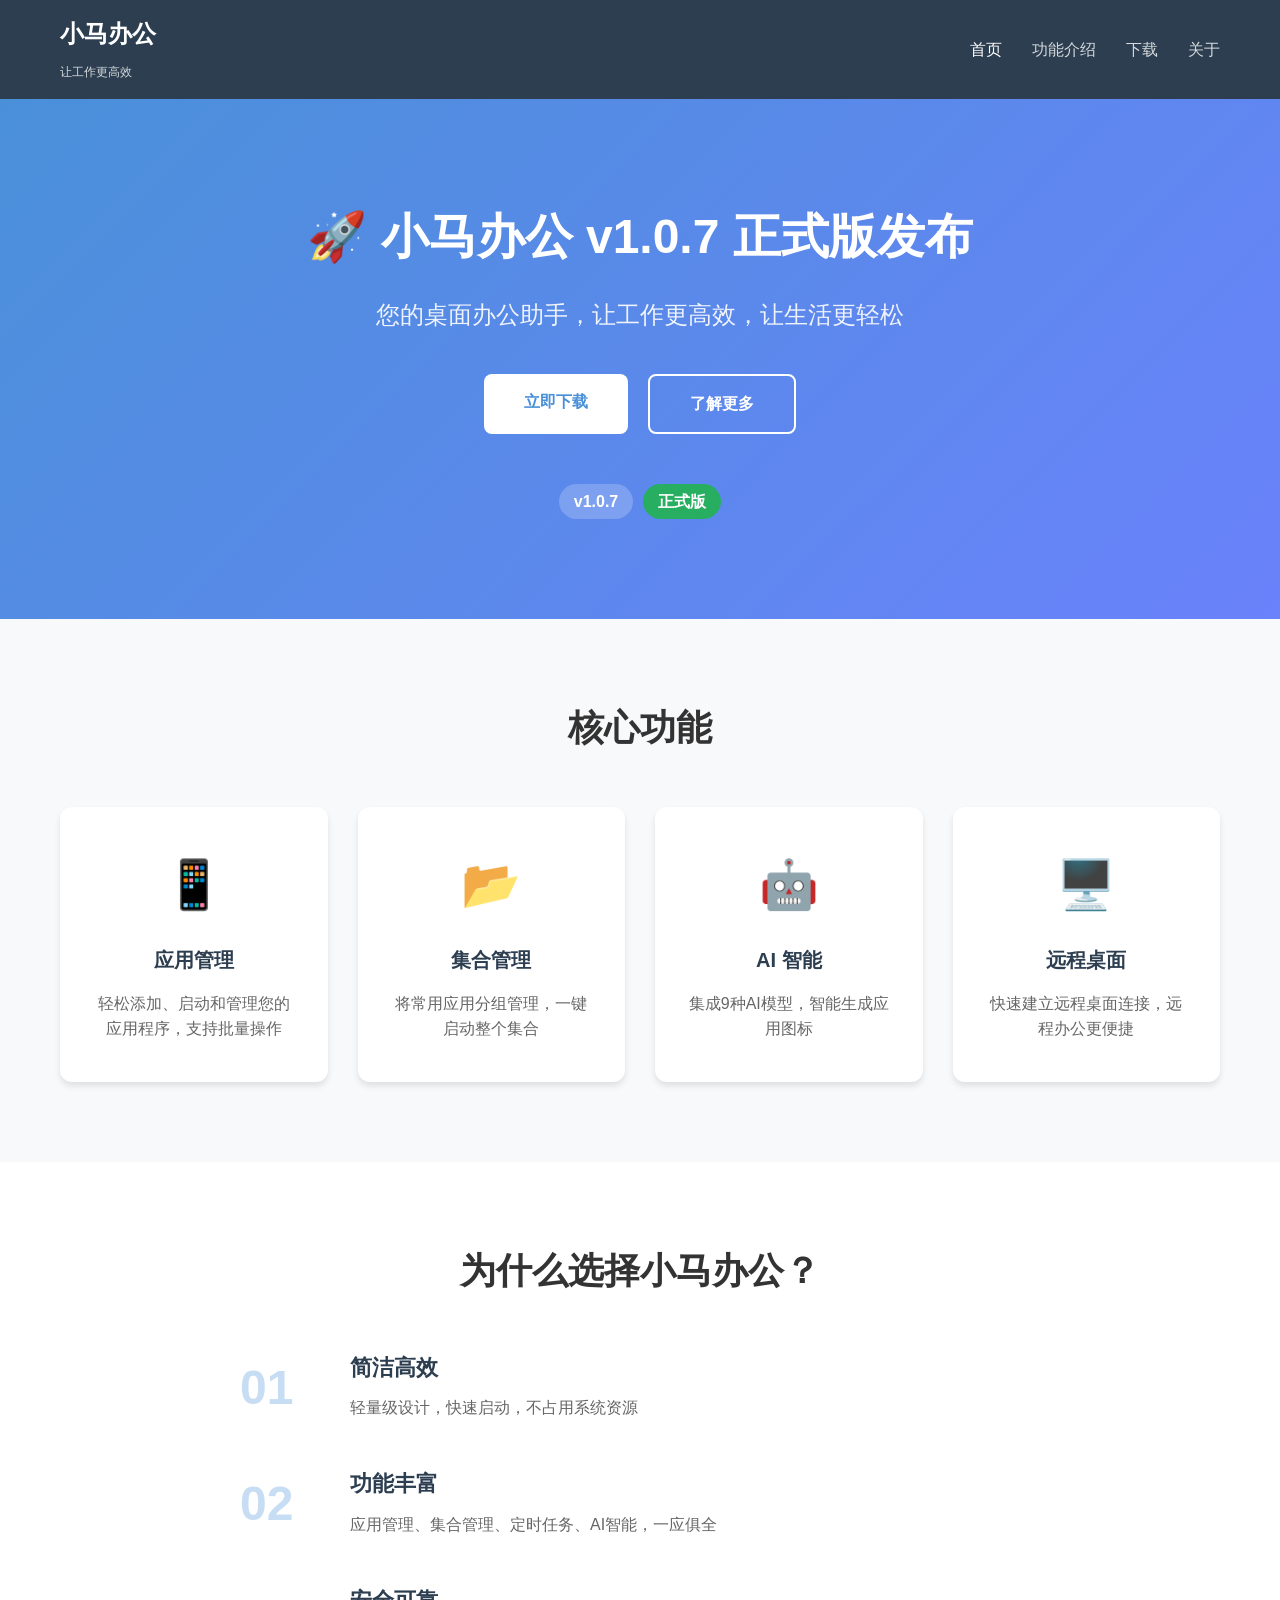
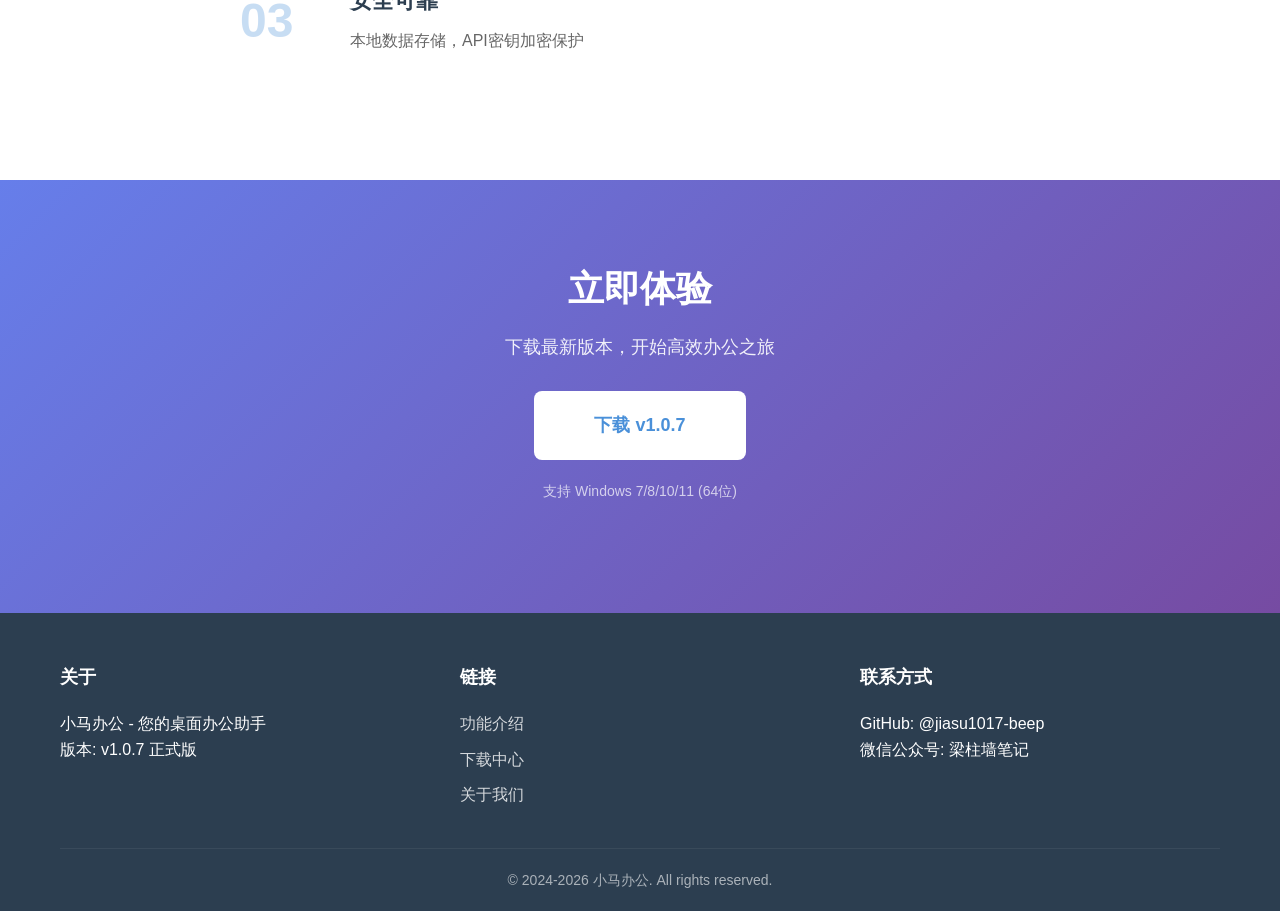
==== commit 265dd91e: "chore(release): update website to v1.0.7" ====
--- a/index.html
+++ b/index.html
@@ -28,14 +28,14 @@
     <main>
         <section class="hero">
             <div class="container">
-                <h1>🚀 小马办公 v1.0.0 正式版发布</h1>
+                <h1>🚀 小马办公 v1.0.7 正式版发布</h1>
                 <p class="subtitle">您的桌面办公助手，让工作更高效，让生活更轻松</p>
                 <div class="cta-buttons">
                     <a href="download.html" class="btn btn-primary">立即下载</a>
                     <a href="features.html" class="btn btn-secondary">了解更多</a>
                 </div>
                 <div class="version-badge">
-                    <span class="version">v1.0.0</span>
+                    <span class="version">v1.0.7</span>
                     <span class="release-type">正式版</span>
                 </div>
             </div>
@@ -102,7 +102,7 @@
             <div class="container">
                 <h2>立即体验</h2>
                 <p>下载最新版本，开始高效办公之旅</p>
-                <a href="download.html" class="btn btn-primary btn-large">下载 v1.0.0</a>
+                <a href="download.html" class="btn btn-primary btn-large">下载 v1.0.7</a>
                 <p class="system-requirements">支持 Windows 7/8/10/11 (64位)</p>
             </div>
         </section>
@@ -114,7 +114,7 @@
                 <div class="footer-section">
                     <h4>关于</h4>
                     <p>小马办公 - 您的桌面办公助手</p>
-                    <p>版本: v1.0.0 正式版</p>
+                    <p>版本: v1.0.7 正式版</p>
                 </div>
                 <div class="footer-section">
                     <h4>链接</h4>
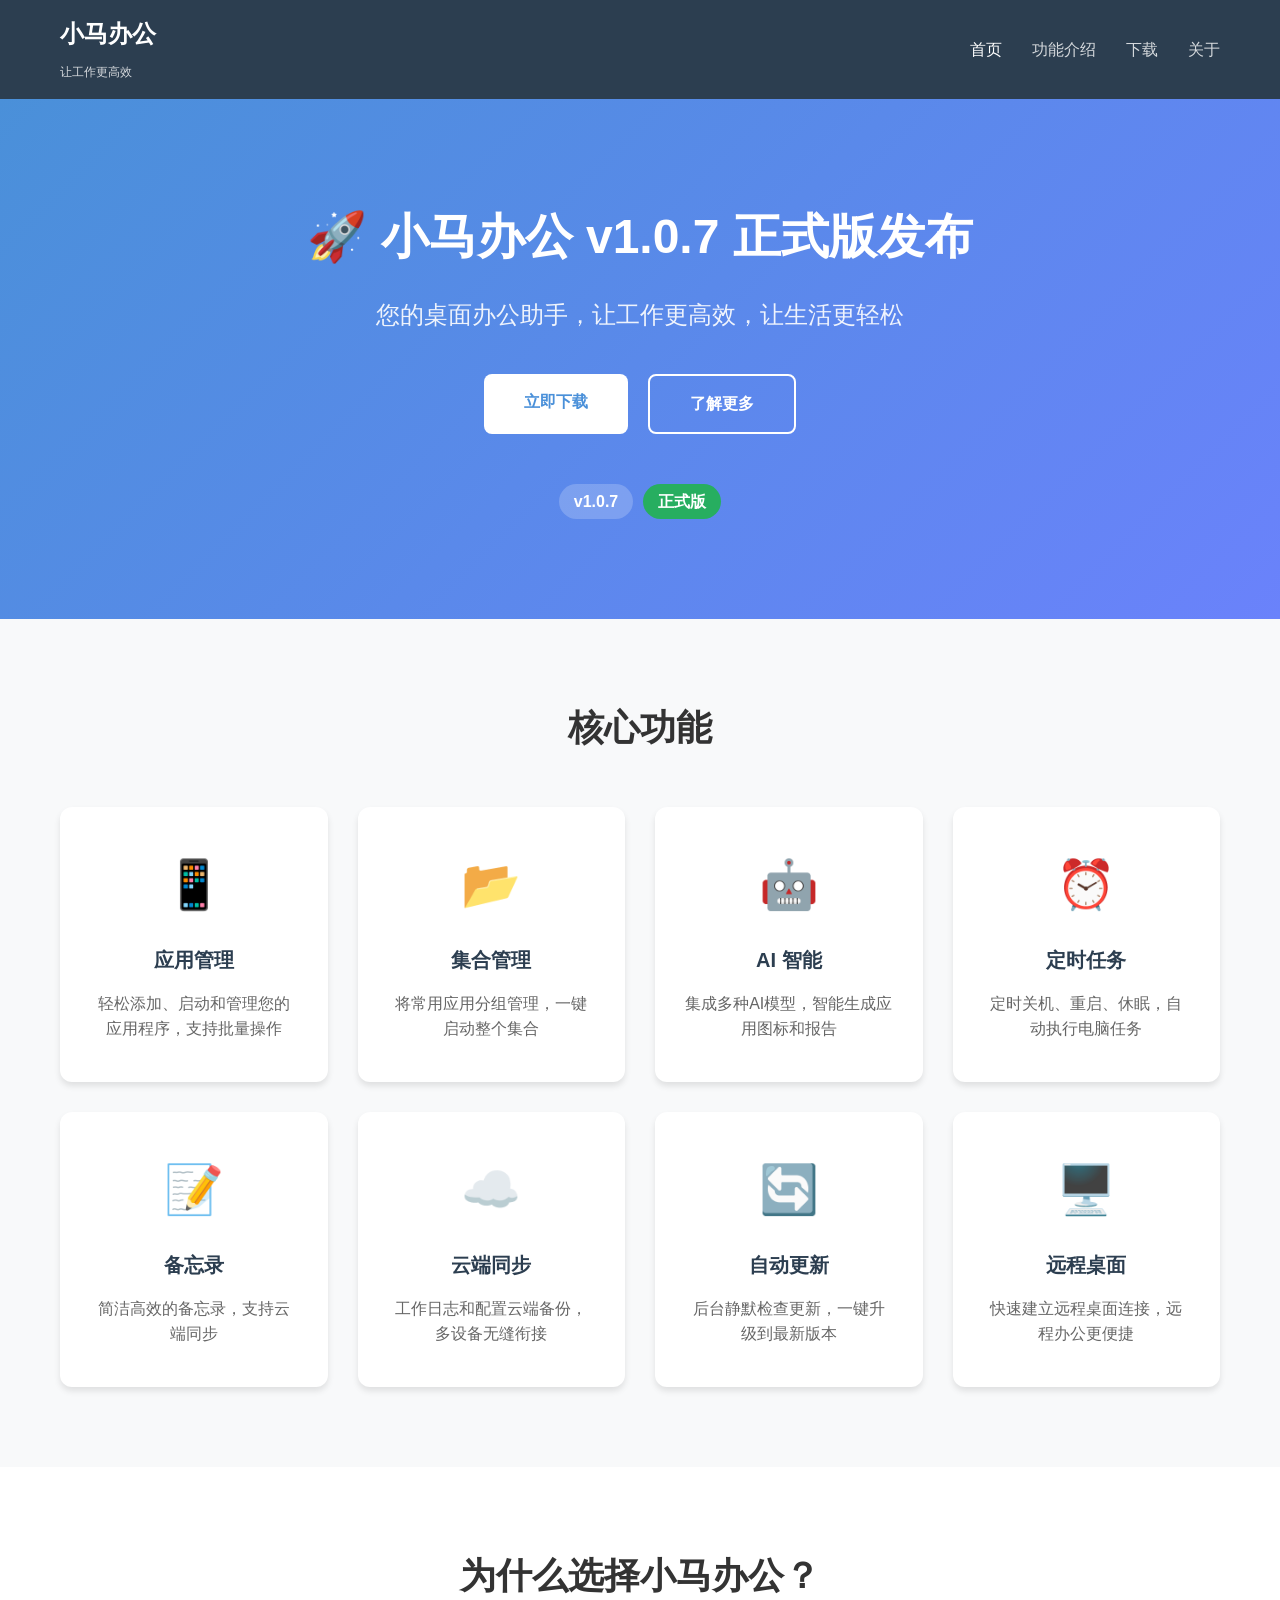
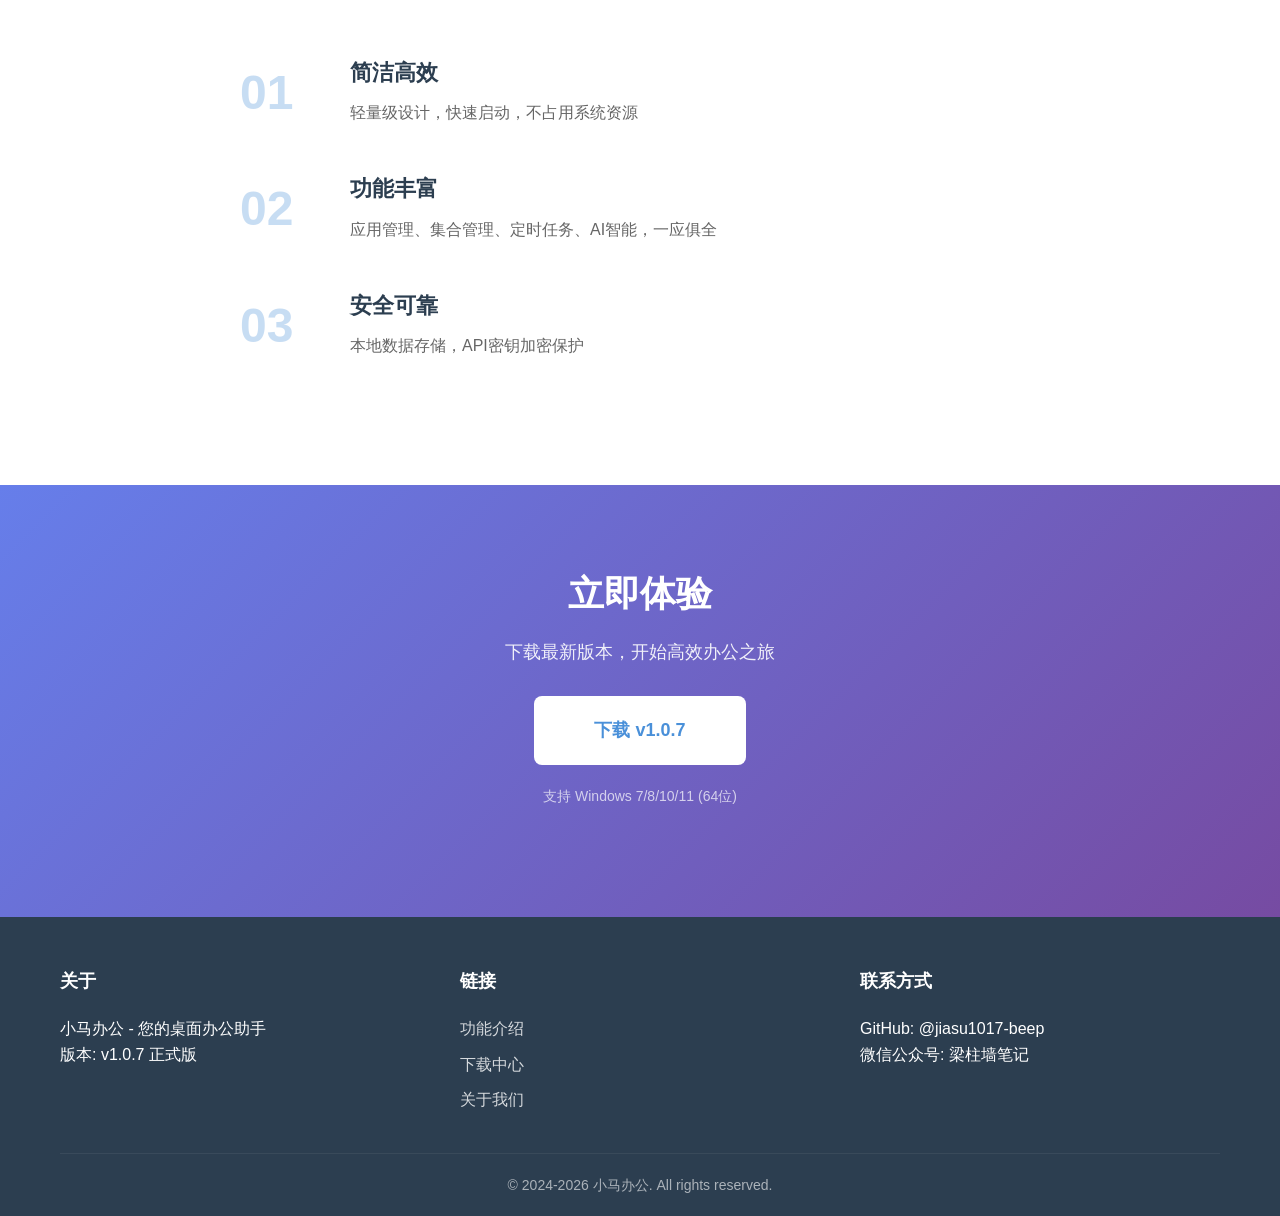
==== commit f432dc52: "docs: update features based on software functionality" ====
--- a/index.html
+++ b/index.html
@@ -58,7 +58,27 @@
                     <div class="feature-card">
                         <div class="feature-icon">🤖</div>
                         <h3>AI 智能</h3>
-                        <p>集成9种AI模型，智能生成应用图标</p>
+                        <p>集成多种AI模型，智能生成应用图标和报告</p>
+                    </div>
+                    <div class="feature-card">
+                        <div class="feature-icon">⏰</div>
+                        <h3>定时任务</h3>
+                        <p>定时关机、重启、休眠，自动执行电脑任务</p>
+                    </div>
+                    <div class="feature-card">
+                        <div class="feature-icon">📝</div>
+                        <h3>备忘录</h3>
+                        <p>简洁高效的备忘录，支持云端同步</p>
+                    </div>
+                    <div class="feature-card">
+                        <div class="feature-icon">☁️</div>
+                        <h3>云端同步</h3>
+                        <p>工作日志和配置云端备份，多设备无缝衔接</p>
+                    </div>
+                    <div class="feature-card">
+                        <div class="feature-icon">🔄</div>
+                        <h3>自动更新</h3>
+                        <p>后台静默检查更新，一键升级到最新版本</p>
                     </div>
                     <div class="feature-card">
                         <div class="feature-icon">🖥️</div>
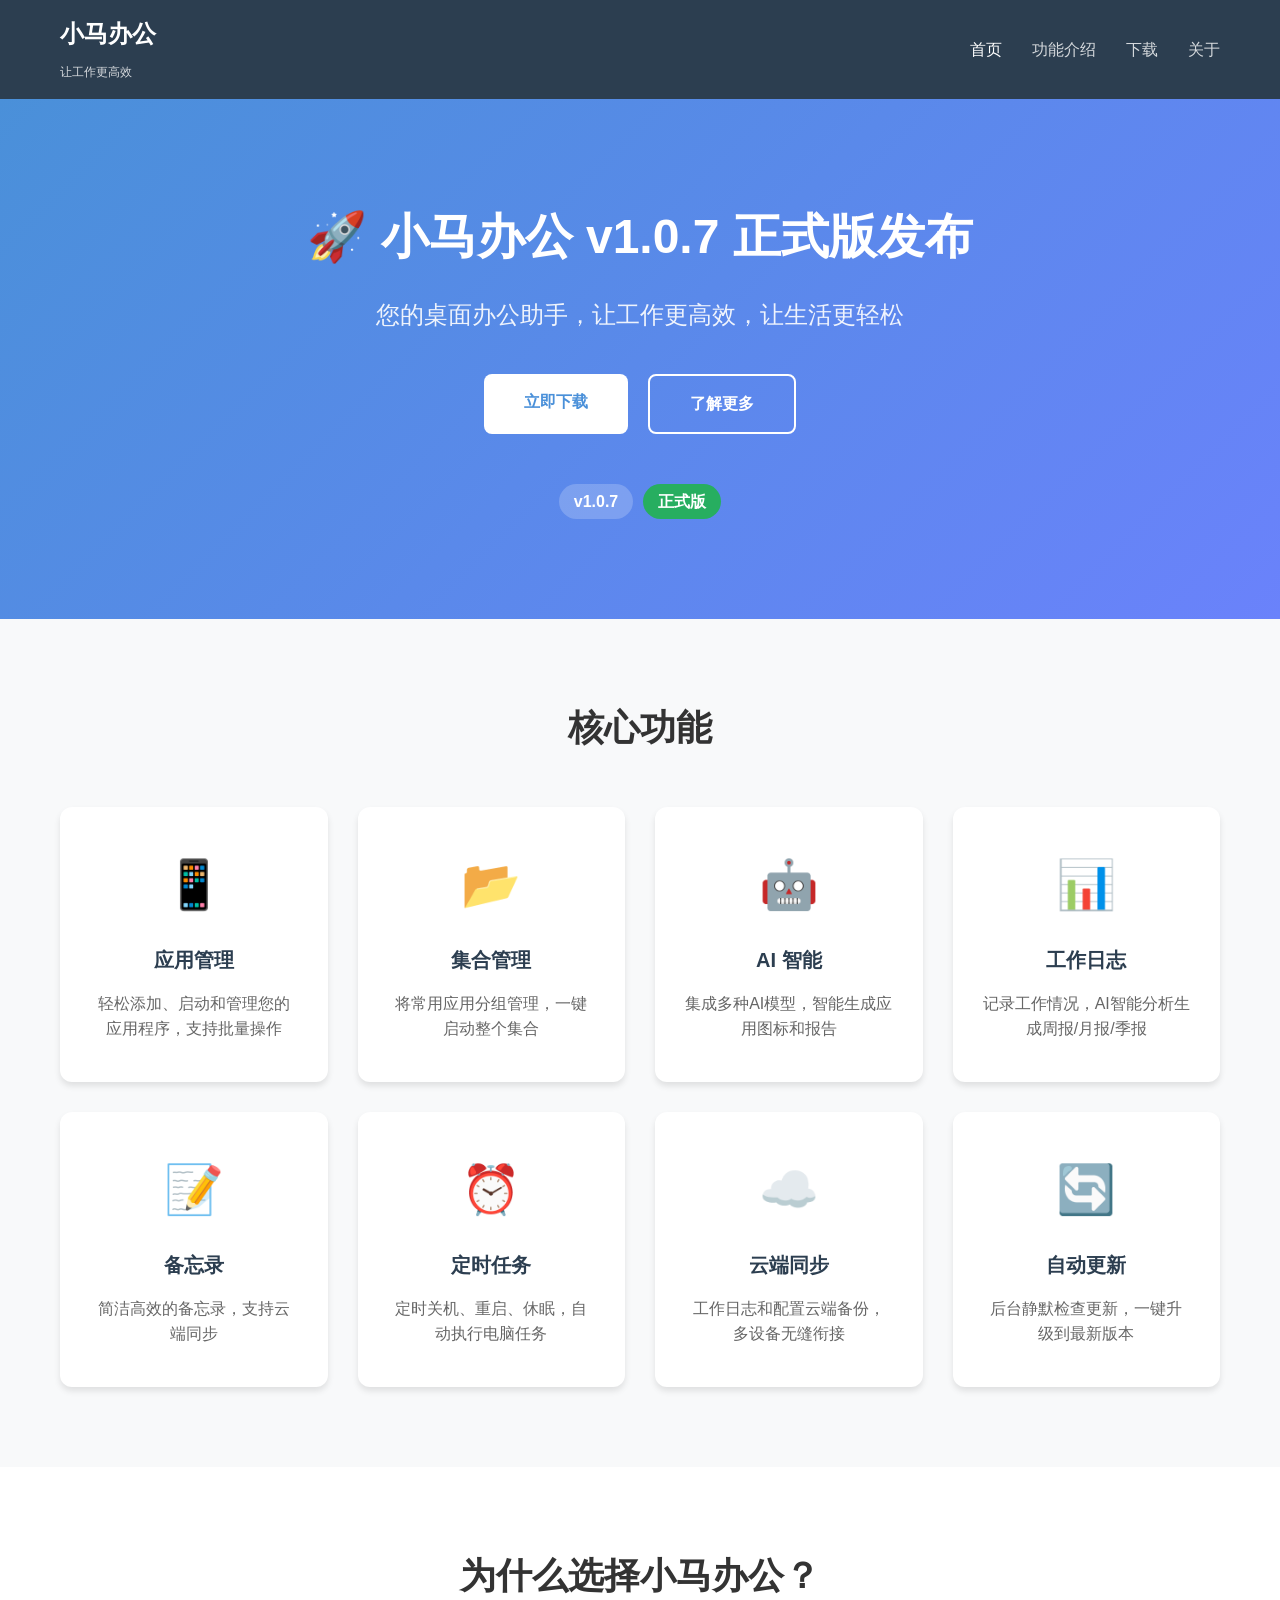
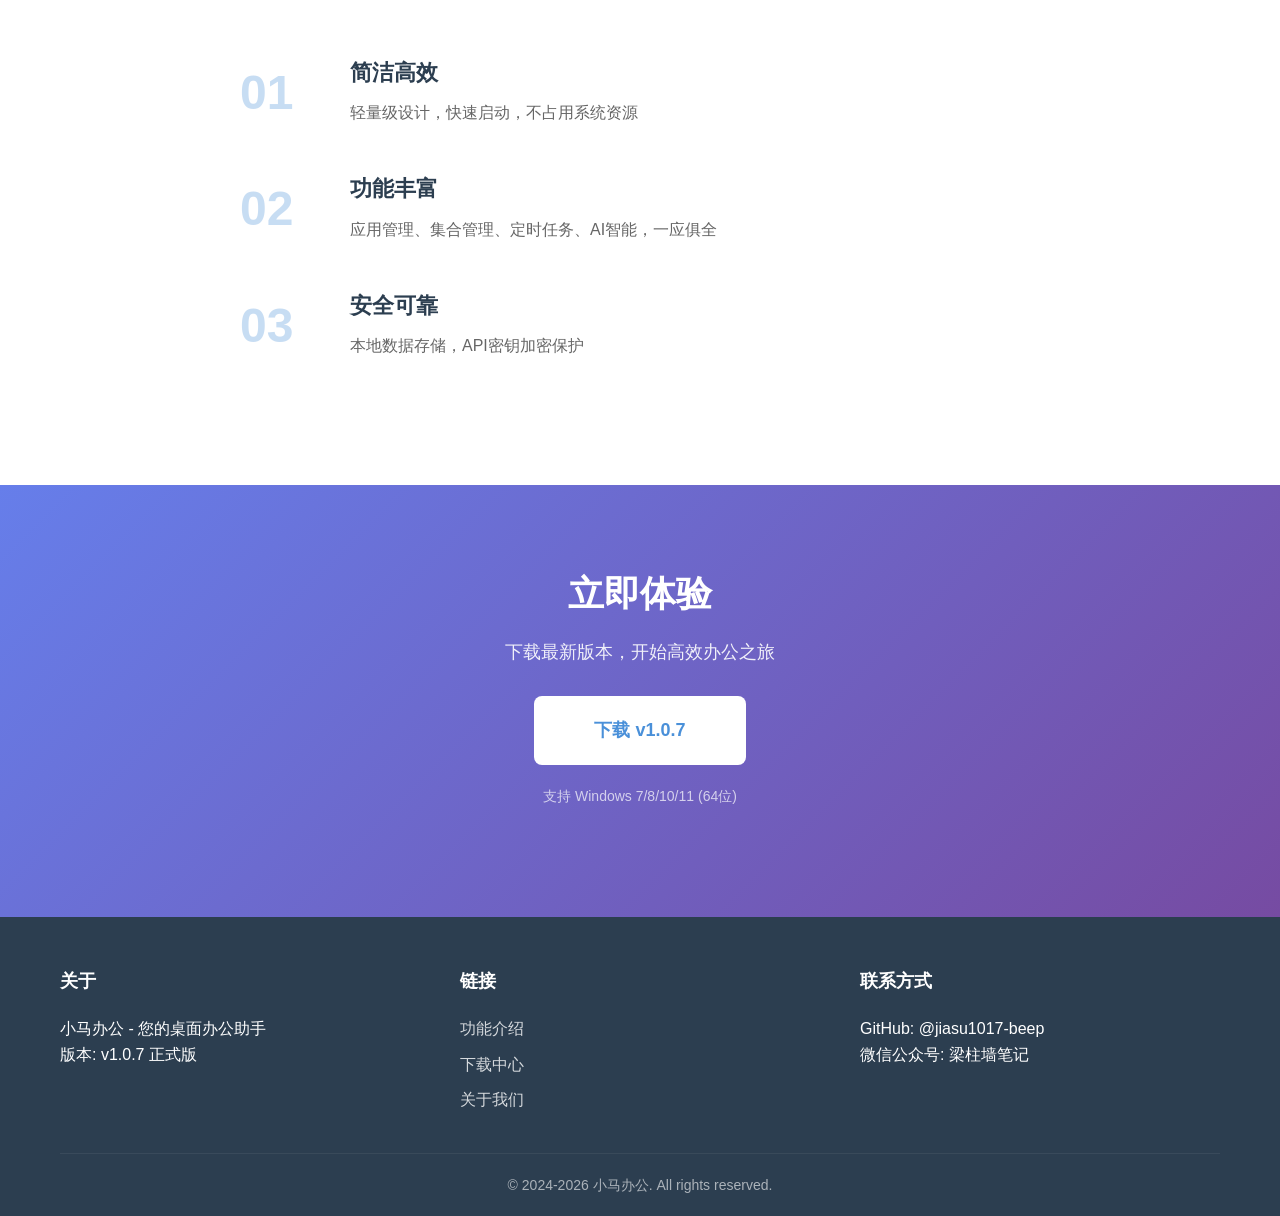
==== commit c2b40f88: "docs: enhance work log and memo features, emphasize AI capabilities" ====
--- a/index.html
+++ b/index.html
@@ -61,14 +61,19 @@
                         <p>集成多种AI模型，智能生成应用图标和报告</p>
                     </div>
                     <div class="feature-card">
-                        <div class="feature-icon">⏰</div>
-                        <h3>定时任务</h3>
-                        <p>定时关机、重启、休眠，自动执行电脑任务</p>
+                        <div class="feature-icon">📊</div>
+                        <h3>工作日志</h3>
+                        <p>记录工作情况，AI智能分析生成周报/月报/季报</p>
                     </div>
                     <div class="feature-card">
                         <div class="feature-icon">📝</div>
                         <h3>备忘录</h3>
                         <p>简洁高效的备忘录，支持云端同步</p>
+                    </div>
+                    <div class="feature-card">
+                        <div class="feature-icon">⏰</div>
+                        <h3>定时任务</h3>
+                        <p>定时关机、重启、休眠，自动执行电脑任务</p>
                     </div>
                     <div class="feature-card">
                         <div class="feature-icon">☁️</div>
@@ -79,11 +84,6 @@
                         <div class="feature-icon">🔄</div>
                         <h3>自动更新</h3>
                         <p>后台静默检查更新，一键升级到最新版本</p>
-                    </div>
-                    <div class="feature-card">
-                        <div class="feature-icon">🖥️</div>
-                        <h3>远程桌面</h3>
-                        <p>快速建立远程桌面连接，远程办公更便捷</p>
                     </div>
                 </div>
             </div>
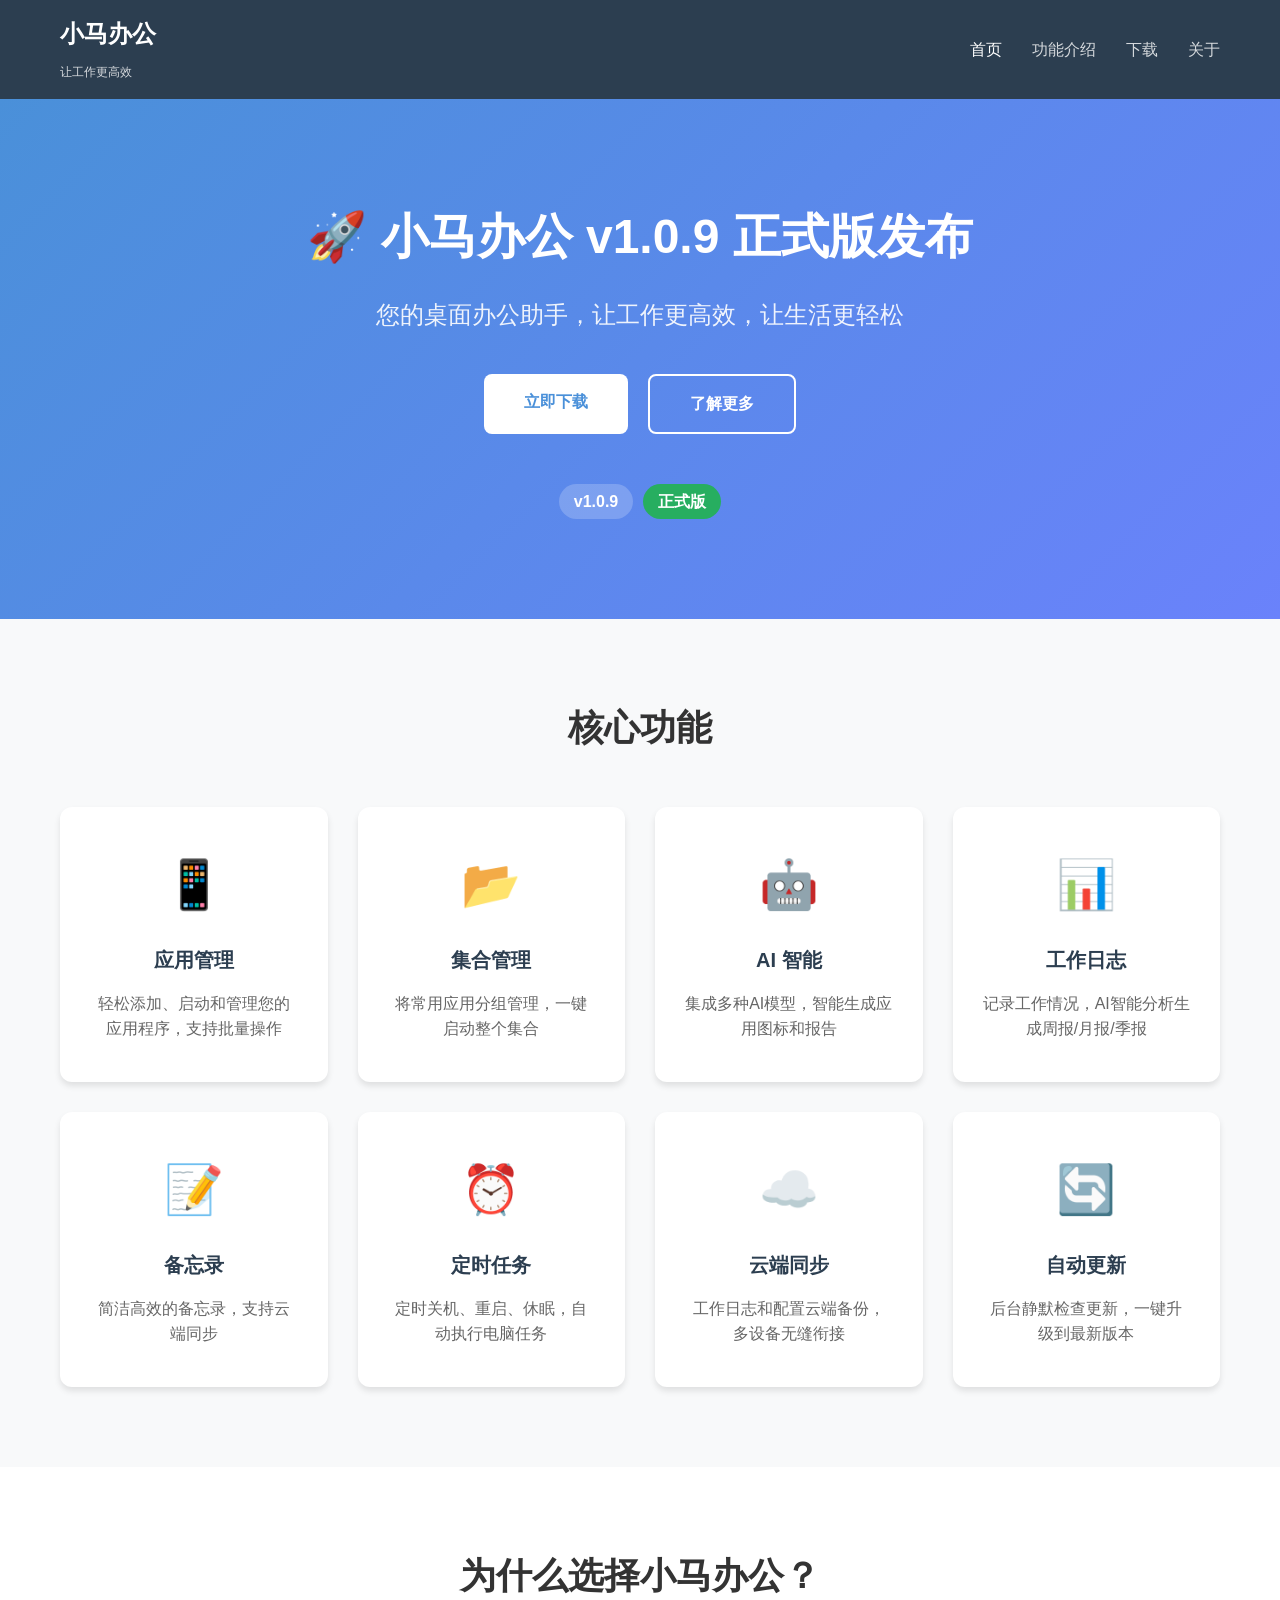
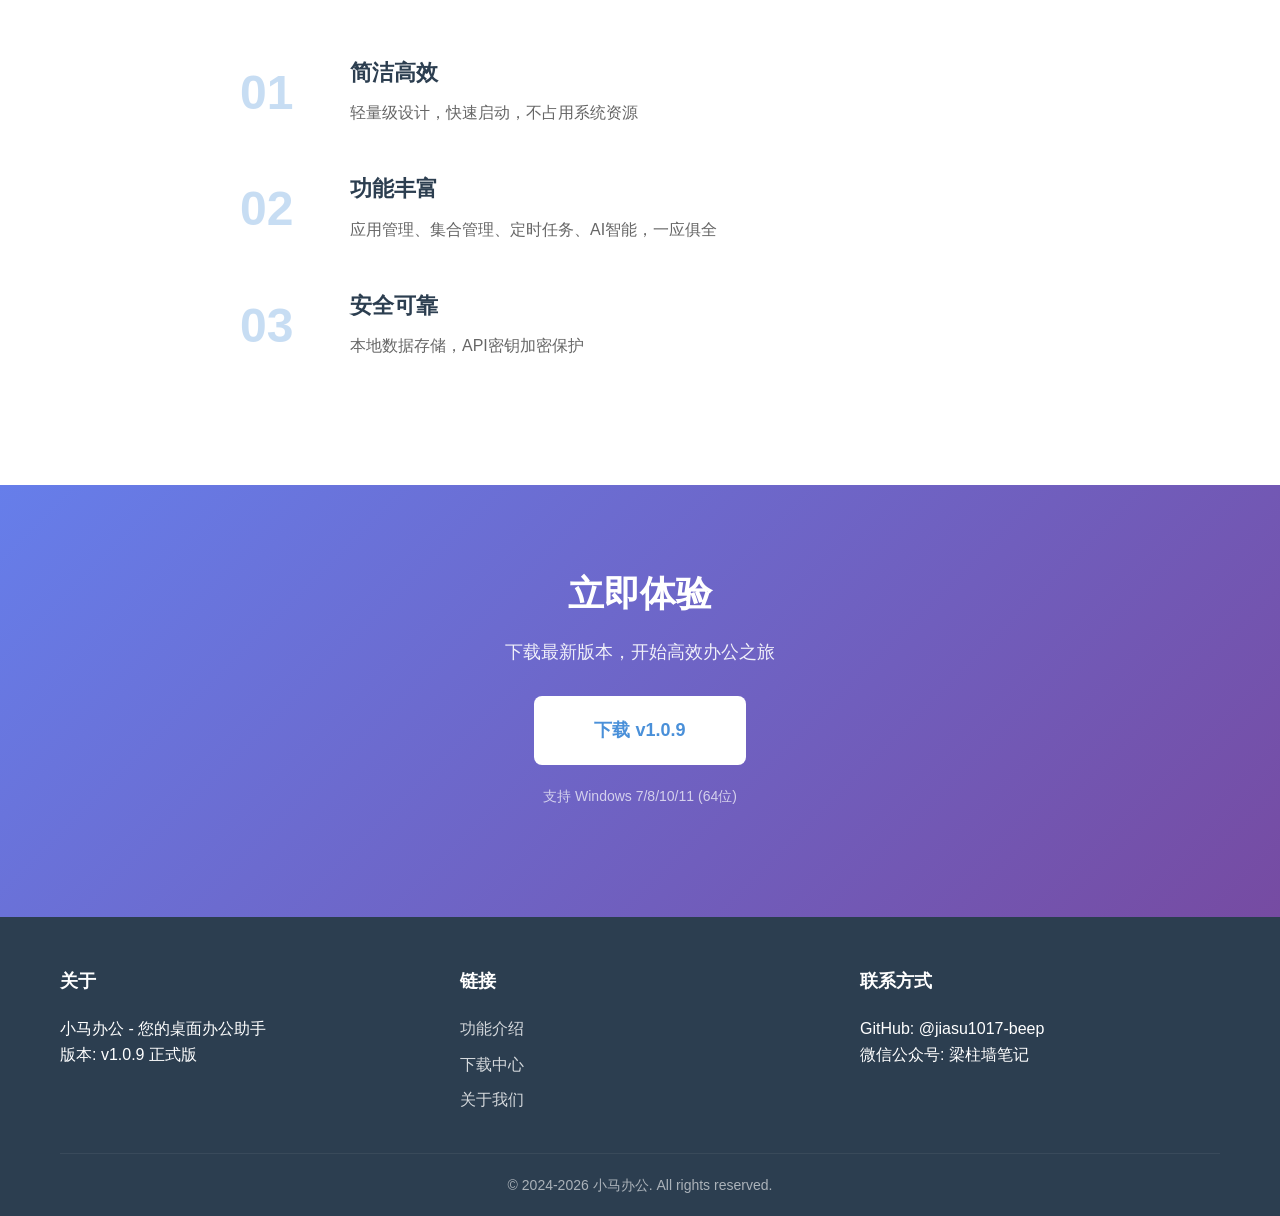
==== commit 7fa9acdb: "chore(release): publish website for v1.0.9" ====
--- a/index.html
+++ b/index.html
@@ -28,14 +28,14 @@
     <main>
         <section class="hero">
             <div class="container">
-                <h1>🚀 小马办公 v1.0.7 正式版发布</h1>
+                <h1>🚀 小马办公 v1.0.9 正式版发布</h1>
                 <p class="subtitle">您的桌面办公助手，让工作更高效，让生活更轻松</p>
                 <div class="cta-buttons">
                     <a href="download.html" class="btn btn-primary">立即下载</a>
                     <a href="features.html" class="btn btn-secondary">了解更多</a>
                 </div>
                 <div class="version-badge">
-                    <span class="version">v1.0.7</span>
+                    <span class="version">v1.0.9</span>
                     <span class="release-type">正式版</span>
                 </div>
             </div>
@@ -122,7 +122,7 @@
             <div class="container">
                 <h2>立即体验</h2>
                 <p>下载最新版本，开始高效办公之旅</p>
-                <a href="download.html" class="btn btn-primary btn-large">下载 v1.0.7</a>
+                <a href="download.html" class="btn btn-primary btn-large">下载 v1.0.9</a>
                 <p class="system-requirements">支持 Windows 7/8/10/11 (64位)</p>
             </div>
         </section>
@@ -134,7 +134,7 @@
                 <div class="footer-section">
                     <h4>关于</h4>
                     <p>小马办公 - 您的桌面办公助手</p>
-                    <p>版本: v1.0.7 正式版</p>
+                    <p>版本: v1.0.9 正式版</p>
                 </div>
                 <div class="footer-section">
                     <h4>链接</h4>
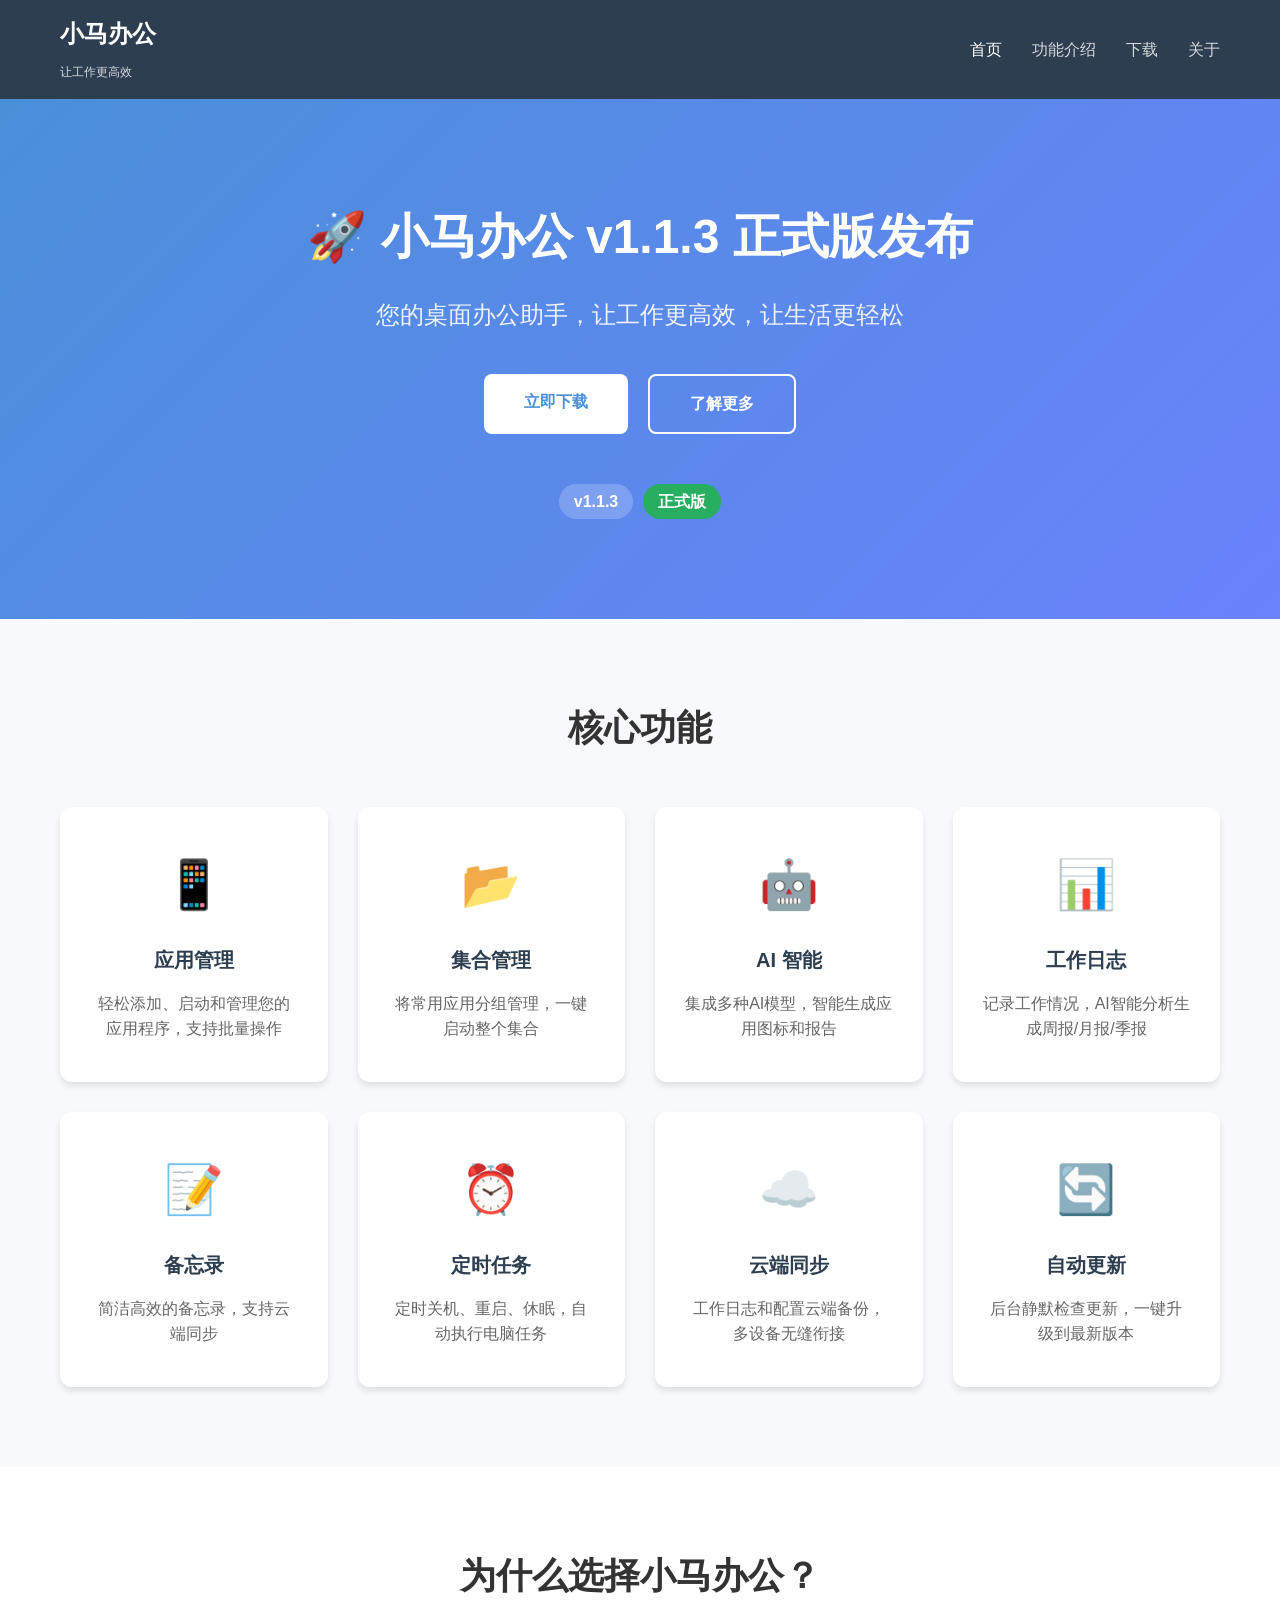
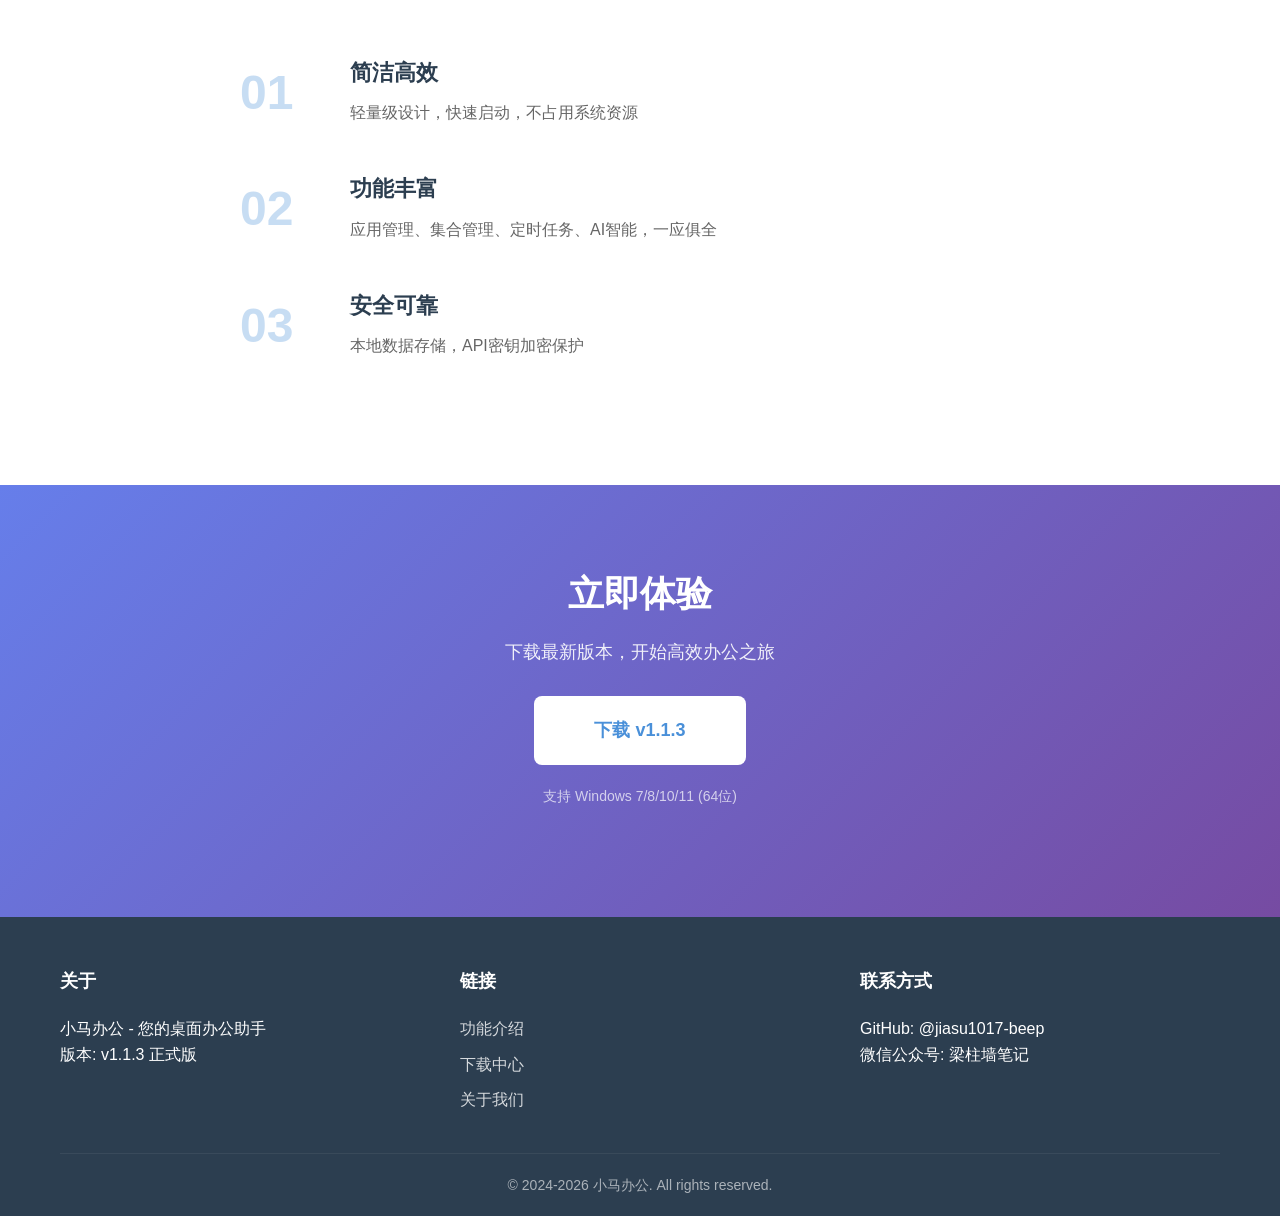
==== commit c70006ab: "chore(release): publish PonyWork v1.1.3 website" ====
--- a/index.html
+++ b/index.html
@@ -28,14 +28,14 @@
     <main>
         <section class="hero">
             <div class="container">
-                <h1>🚀 小马办公 v1.0.9 正式版发布</h1>
+                <h1>🚀 小马办公 v1.1.3 正式版发布</h1>
                 <p class="subtitle">您的桌面办公助手，让工作更高效，让生活更轻松</p>
                 <div class="cta-buttons">
                     <a href="download.html" class="btn btn-primary">立即下载</a>
                     <a href="features.html" class="btn btn-secondary">了解更多</a>
                 </div>
                 <div class="version-badge">
-                    <span class="version">v1.0.9</span>
+                    <span class="version">v1.1.3</span>
                     <span class="release-type">正式版</span>
                 </div>
             </div>
@@ -122,7 +122,7 @@
             <div class="container">
                 <h2>立即体验</h2>
                 <p>下载最新版本，开始高效办公之旅</p>
-                <a href="download.html" class="btn btn-primary btn-large">下载 v1.0.9</a>
+                <a href="download.html" class="btn btn-primary btn-large">下载 v1.1.3</a>
                 <p class="system-requirements">支持 Windows 7/8/10/11 (64位)</p>
             </div>
         </section>
@@ -134,7 +134,7 @@
                 <div class="footer-section">
                     <h4>关于</h4>
                     <p>小马办公 - 您的桌面办公助手</p>
-                    <p>版本: v1.0.9 正式版</p>
+                    <p>版本: v1.1.3 正式版</p>
                 </div>
                 <div class="footer-section">
                     <h4>链接</h4>
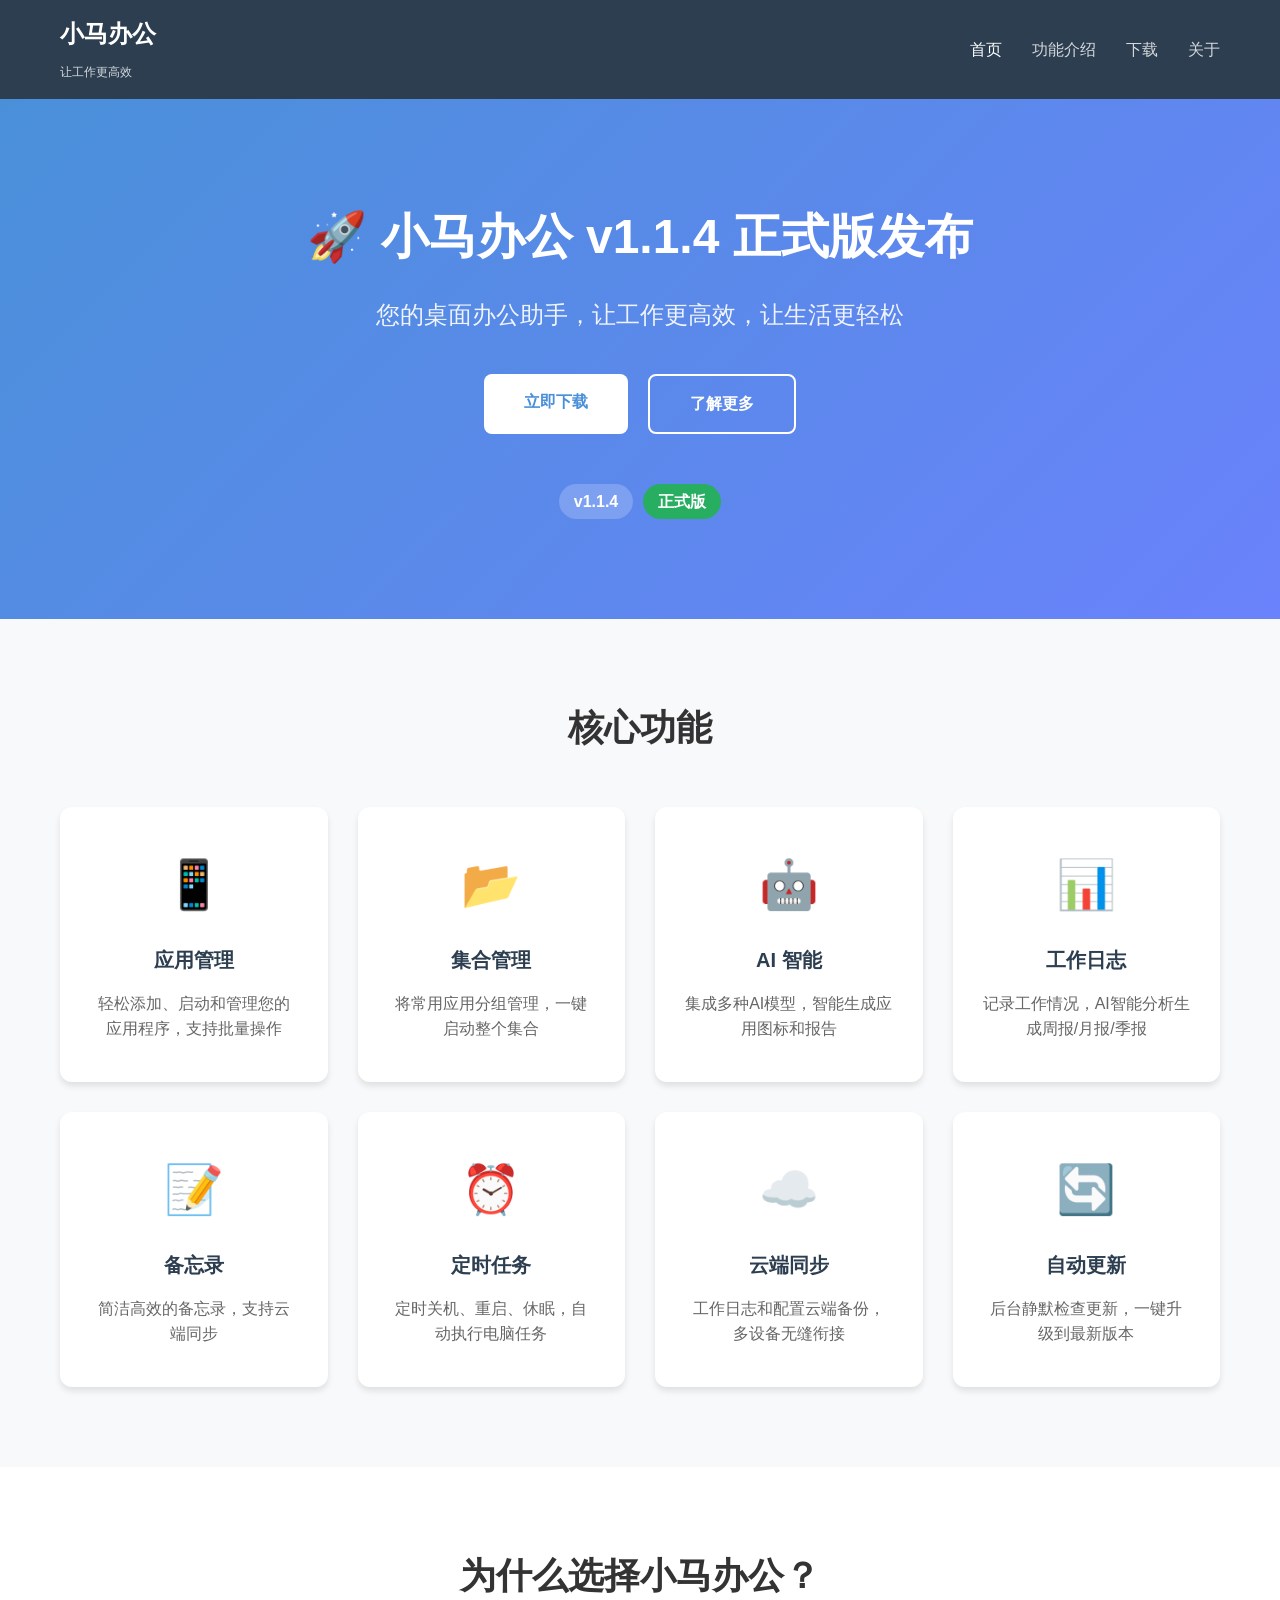
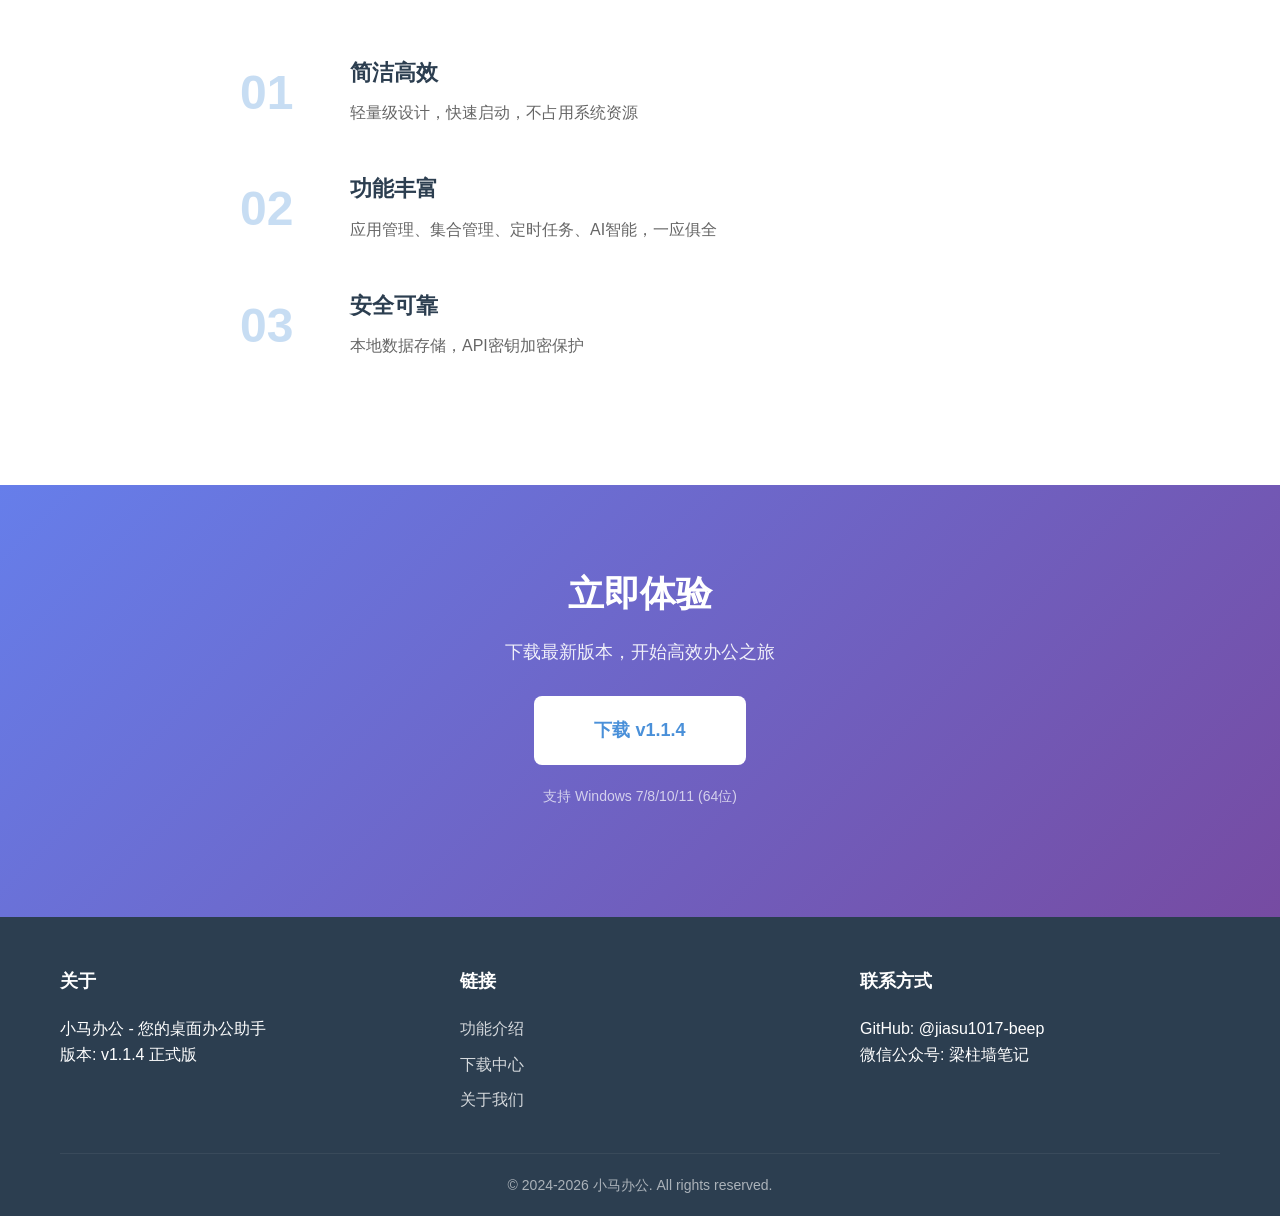
==== commit 0f5fb47e: "chore(release): publish website for v1.1.4" ====
--- a/index.html
+++ b/index.html
@@ -28,14 +28,14 @@
     <main>
         <section class="hero">
             <div class="container">
-                <h1>🚀 小马办公 v1.1.3 正式版发布</h1>
+                <h1>🚀 小马办公 v1.1.4 正式版发布</h1>
                 <p class="subtitle">您的桌面办公助手，让工作更高效，让生活更轻松</p>
                 <div class="cta-buttons">
                     <a href="download.html" class="btn btn-primary">立即下载</a>
                     <a href="features.html" class="btn btn-secondary">了解更多</a>
                 </div>
                 <div class="version-badge">
-                    <span class="version">v1.1.3</span>
+                    <span class="version">v1.1.4</span>
                     <span class="release-type">正式版</span>
                 </div>
             </div>
@@ -122,7 +122,7 @@
             <div class="container">
                 <h2>立即体验</h2>
                 <p>下载最新版本，开始高效办公之旅</p>
-                <a href="download.html" class="btn btn-primary btn-large">下载 v1.1.3</a>
+                <a href="download.html" class="btn btn-primary btn-large">下载 v1.1.4</a>
                 <p class="system-requirements">支持 Windows 7/8/10/11 (64位)</p>
             </div>
         </section>
@@ -134,7 +134,7 @@
                 <div class="footer-section">
                     <h4>关于</h4>
                     <p>小马办公 - 您的桌面办公助手</p>
-                    <p>版本: v1.1.3 正式版</p>
+                    <p>版本: v1.1.4 正式版</p>
                 </div>
                 <div class="footer-section">
                     <h4>链接</h4>
